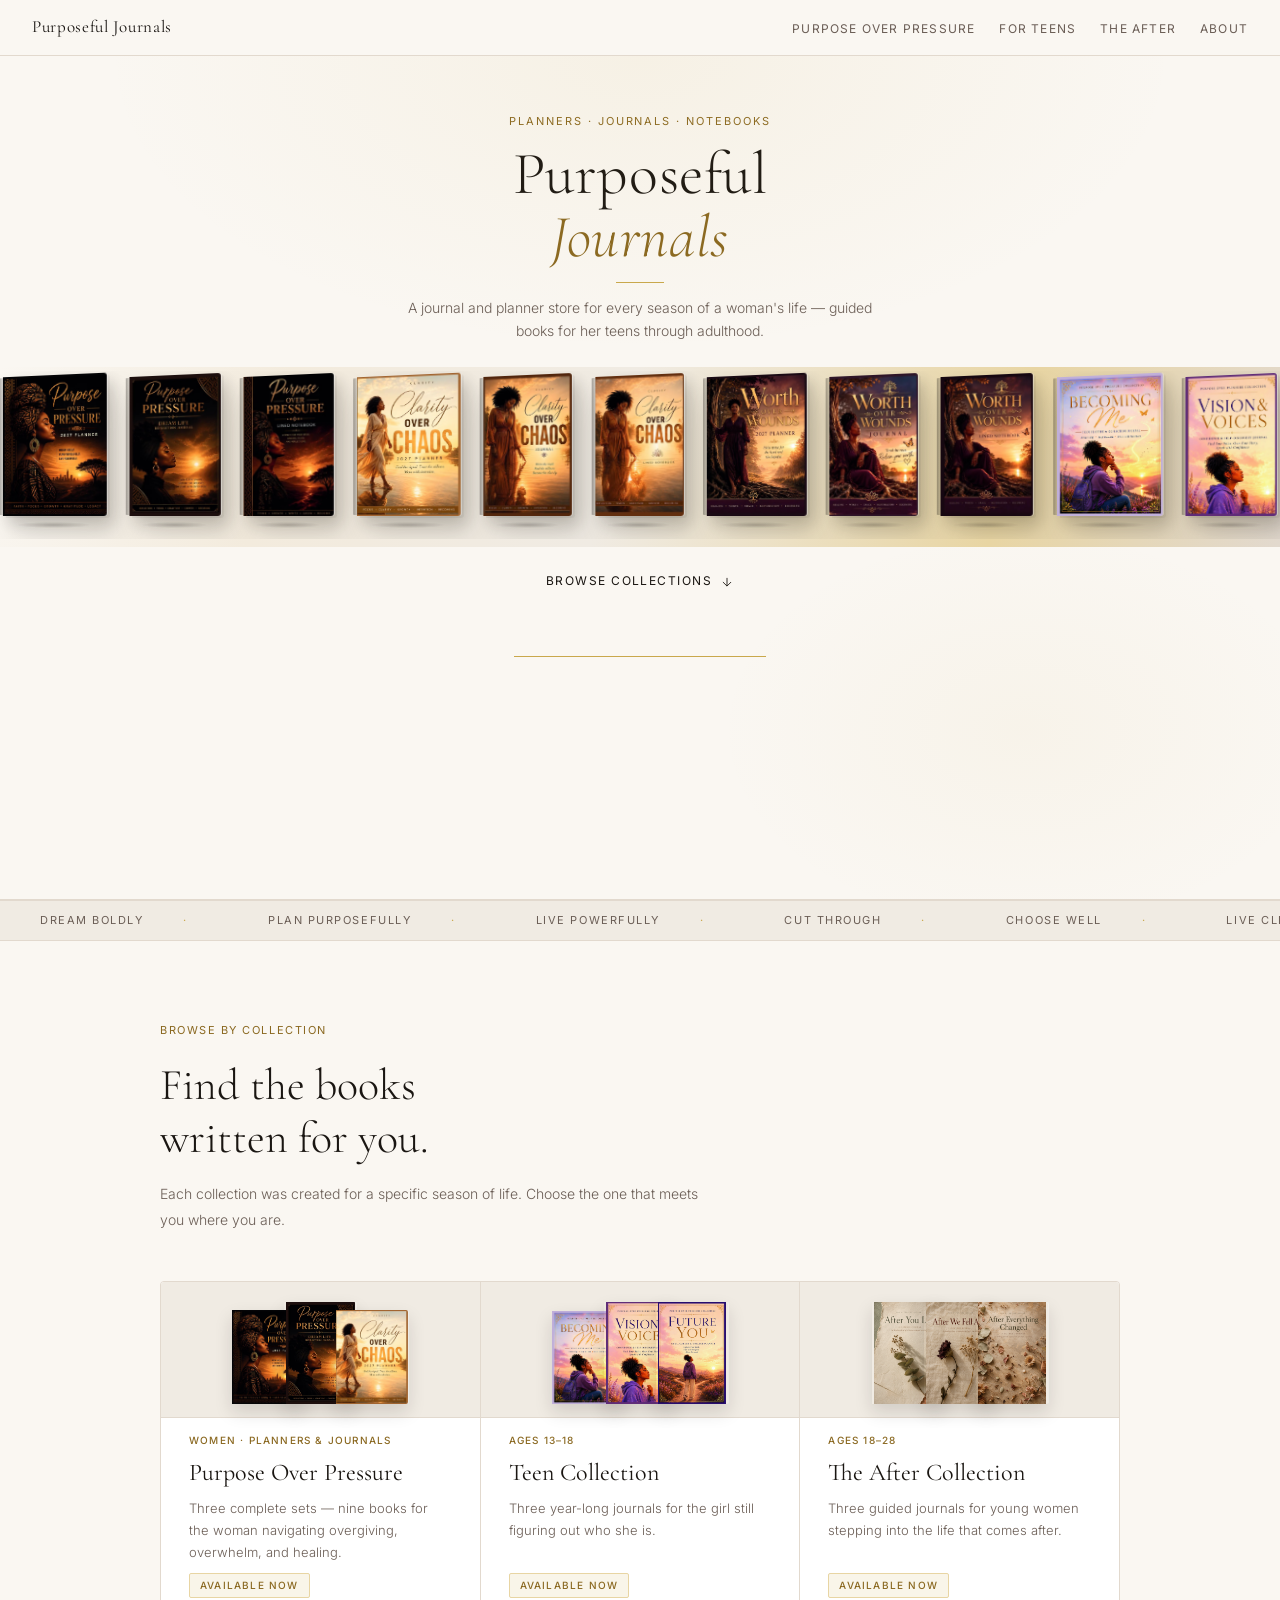
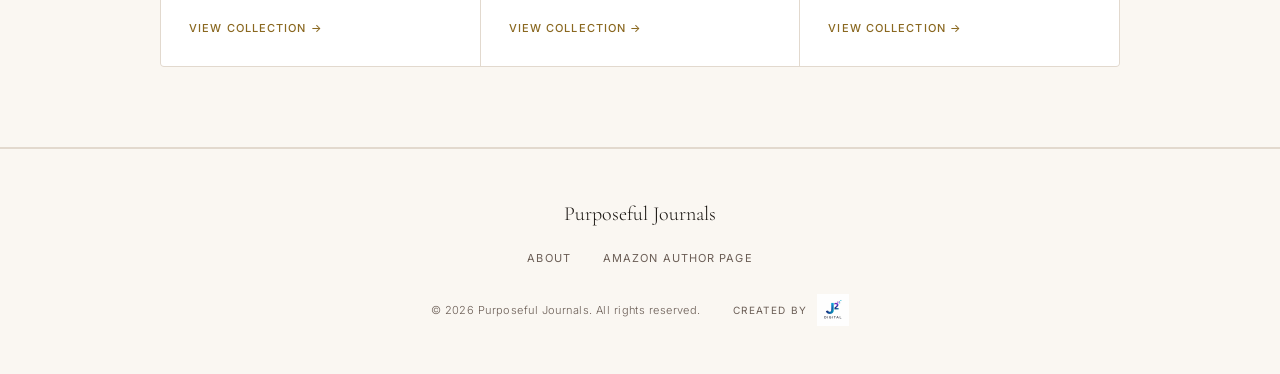
==== index.html @ 1e57076a "Initial commit: Purposeful Journals site" ====
<!DOCTYPE html>
<html lang="en-US">
<head>
  <meta charset="UTF-8">
  <meta name="viewport" content="width=device-width, initial-scale=1.0">
  <title>Purposeful Journals — Guided Journals &amp; Planners</title>
  <meta name="description" content="Purposeful Journals is a journal and planner store for every season of a woman's life. Browse the Purpose Over Pressure, Teen, and After collections.">
  <link rel="icon" href="favicon.svg" type="image/svg+xml">
  <meta property="og:type" content="website">
  <meta property="og:title" content="Purposeful Journals — Guided Journals &amp; Planners">
  <meta property="og:description" content="Guided journals and planners for every season of a woman's life — from her teens through adulthood.">
  <meta property="og:image" content="assets/og-image.png">
  <meta property="og:image:width" content="1200">
  <meta property="og:image:height" content="630">
  <meta name="twitter:card" content="summary_large_image">
  <meta name="twitter:title" content="Purposeful Journals — Guided Journals &amp; Planners">
  <meta name="twitter:description" content="Guided journals and planners for every season of a woman's life — from her teens through adulthood.">
  <meta name="twitter:image" content="assets/og-image.png">
  <link rel="preconnect" href="https://fonts.googleapis.com">
  <link rel="preconnect" href="https://fonts.gstatic.com" crossorigin>
  <link href="https://fonts.googleapis.com/css2?family=Cormorant+Garamond:ital,wght@0,300;0,400;0,500;1,300;1,400&family=Inter:wght@300;400;500&display=swap" rel="stylesheet">
  <link rel="stylesheet" href="css/styles.css">
</head>
<body>

<!-- ─── NAVIGATION ─── -->
<nav id="site-nav">
  <a href="index.html" class="nav-logo">Purposeful Journals</a>
  <button type="button" class="nav-toggle" aria-expanded="false" aria-controls="nav-menu" aria-label="Open menu">
    <span class="nav-toggle-bar" aria-hidden="true"></span>
    <span class="nav-toggle-bar" aria-hidden="true"></span>
    <span class="nav-toggle-bar" aria-hidden="true"></span>
  </button>
  <ul class="nav-links" id="nav-menu">
    <li><a href="purpose-over-pressure.html">Purpose Over Pressure</a></li>
    <li><a href="teens.html">For Teens</a></li>
    <li><a href="after.html">The After</a></li>
    <li><a href="about.html">About</a></li>
  </ul>
</nav>

<!-- ─── HERO ─── -->
<header class="hero">
  <div class="hero-top">
    <p class="hero-eyebrow">Planners · Journals · Notebooks</p>
    <h1 class="hero-title">Purposeful<br><em>Journals</em></h1>
    <div class="hero-rule"></div>
    <p class="hero-sub">A journal and planner store for every season of a woman's life — guided books for her teens through adulthood.</p>
  </div>

  <div class="book-showcase-banner book-showcase-banner--hero" id="showcase" aria-label="Our journals and planners">
    <div class="book-showcase-marquee">
      <div class="book-showcase-track">
      <a href="purpose-over-pressure.html#set-pop" class="book-showcase-item" title="Purpose Over Pressure 2027">
        <span class="book-showcase-book"><img src="assets/covers/pop  planner cover.jpg" alt="Purpose Over Pressure 2027" loading="eager" width="120" height="180"></span>
      </a>
      <a href="purpose-over-pressure.html#set-pop" class="book-showcase-item" title="Dream Life Reflection Journal">
        <span class="book-showcase-book"><img src="assets/covers/pop journal cover (5).jpg" alt="Dream Life Reflection Journal" loading="lazy" width="120" height="180"></span>
      </a>
      <a href="purpose-over-pressure.html#set-pop" class="book-showcase-item" title="Purpose Over Pressure Notebook">
        <span class="book-showcase-book"><img src="assets/covers/pp lined notebook cover.jpg" alt="Purpose Over Pressure Notebook" loading="lazy" width="120" height="180"></span>
      </a>
      <a href="purpose-over-pressure.html#set-coc" class="book-showcase-item" title="Clarity Over Chaos">
        <span class="book-showcase-book"><img src="assets/covers/clarity over chaos planner cover.jpg" alt="Clarity Over Chaos Planner" loading="lazy" width="120" height="180"></span>
      </a>
      <a href="purpose-over-pressure.html#set-coc" class="book-showcase-item" title="Clarity Over Chaos Journal">
        <span class="book-showcase-book"><img src="assets/covers/coc journal cover.jpg" alt="Clarity Over Chaos Journal" loading="lazy" width="120" height="180"></span>
      </a>
      <a href="purpose-over-pressure.html#set-coc" class="book-showcase-item" title="Clarity Over Chaos Notebook">
        <span class="book-showcase-book"><img src="assets/covers/coc notebook cover.jpg" alt="Clarity Over Chaos Notebook" loading="lazy" width="120" height="180"></span>
      </a>
      <a href="purpose-over-pressure.html#set-wow" class="book-showcase-item" title="Worth Over Wounds">
        <span class="book-showcase-book"><img src="assets/covers/WoW  planner cover.jpg" alt="Worth Over Wounds Planner" loading="lazy" width="120" height="180"></span>
      </a>
      <a href="purpose-over-pressure.html#set-wow" class="book-showcase-item" title="Worth Over Wounds Journal">
        <span class="book-showcase-book"><img src="assets/covers/wow journal cover.jpg" alt="Worth Over Wounds Journal" loading="lazy" width="120" height="180"></span>
      </a>
      <a href="purpose-over-pressure.html#set-wow" class="book-showcase-item" title="Worth Over Wounds Notebook">
        <span class="book-showcase-book"><img src="assets/covers/wow notebook notebook cover.jpg" alt="Worth Over Wounds Notebook" loading="lazy" width="120" height="180"></span>
      </a>
      <a href="teens.html" class="book-showcase-item" title="Becoming Me">
        <span class="book-showcase-book"><img src="assets/covers/Becoming me planner cover.jpg" alt="Becoming Me Journal" loading="lazy" width="120" height="180"></span>
      </a>
      <a href="teens.html" class="book-showcase-item" title="Vision &amp; Voices">
        <span class="book-showcase-book"><img src="assets/covers/vision & voice journal cover.jpg" alt="Vision and Voices Journal" loading="lazy" width="120" height="180"></span>
      </a>
      <a href="teens.html" class="book-showcase-item" title="Future You">
        <span class="book-showcase-book"><img src="assets/covers/future u journal cover.jpg" alt="Future You Journal" loading="lazy" width="120" height="180"></span>
      </a>
      <a href="after.html" class="book-showcase-item" title="After You Left">
        <span class="book-showcase-book"><img src="assets/covers/after you left.png" alt="After You Left Journal" loading="lazy" width="120" height="180"></span>
      </a>
      <a href="after.html" class="book-showcase-item" title="After We Fell Apart">
        <span class="book-showcase-book"><img src="assets/covers/after we fell apart.png" alt="After We Fell Apart Journal" loading="lazy" width="120" height="180"></span>
      </a>
      <a href="after.html" class="book-showcase-item" title="After Everything Changed">
        <span class="book-showcase-book"><img src="assets/covers/after everything changed.png" alt="After Everything Changed Journal" loading="lazy" width="120" height="180"></span>
      </a>
      </div>
    </div>
  </div>

  <a href="#collections" class="hero-cta">
    Browse collections
    <svg viewBox="0 0 24 24" fill="none" stroke="currentColor" stroke-width="1.5" aria-hidden="true">
      <path d="M12 5v14M5 12l7 7 7-7"/>
    </svg>
  </a>
</header>

<!-- ─── MARQUEE ─── -->
<div class="marquee-wrap" aria-hidden="true">
  <div class="marquee-track">
    <span>Dream Boldly</span>
    <span>Plan Purposefully</span>
    <span>Live Powerfully</span>
    <span>Cut Through</span>
    <span>Choose Well</span>
    <span>Live Clearly</span>
    <span>Heal</span>
    <span>Rise</span>
    <span>Reclaim What's Yours</span>
    <span>Dream Boldly</span>
    <span>Plan Purposefully</span>
    <span>Live Powerfully</span>
    <span>Cut Through</span>
    <span>Choose Well</span>
    <span>Live Clearly</span>
    <span>Heal</span>
    <span>Rise</span>
    <span>Reclaim What's Yours</span>
  </div>
</div>

<!-- ─── COLLECTIONS HUB ─── -->
<section class="collections-hub" id="collections">
  <div class="section-inner">
    <div class="collections-hub-intro">
      <p class="intro-label">Browse by collection</p>
      <h2 class="intro-heading">Find the books<br>written for you.</h2>
      <p class="guide-lead">Each collection was created for a specific season of life. Choose the one that meets you where you are.</p>
    </div>
    <div class="collection-nav-grid">
      <a href="purpose-over-pressure.html" class="collection-nav-card">
        <div class="collection-nav-covers" aria-hidden="true">
          <img src="assets/covers/pop  planner cover.jpg" alt="" class="collection-nav-cover" loading="lazy" width="80" height="120">
          <img src="assets/covers/pop journal cover (5).jpg" alt="" class="collection-nav-cover" loading="lazy" width="80" height="120">
          <img src="assets/covers/clarity over chaos planner cover.jpg" alt="" class="collection-nav-cover" loading="lazy" width="80" height="120">
        </div>
        <span class="collection-nav-ages">Women · Planners &amp; journals</span>
        <h3 class="collection-nav-name">Purpose Over Pressure</h3>
        <p class="collection-nav-desc">Three complete sets — nine books for the woman navigating overgiving, overwhelm, and healing.</p>
        <span class="collection-nav-status live">Available now</span>
        <span class="guide-link">View collection <span aria-hidden="true">→</span></span>
      </a>
      <a href="teens.html" class="collection-nav-card">
        <div class="collection-nav-covers" aria-hidden="true">
          <img src="assets/covers/Becoming me planner cover.jpg" alt="" class="collection-nav-cover" loading="lazy" width="80" height="120">
          <img src="assets/covers/vision & voice journal cover.jpg" alt="" class="collection-nav-cover" loading="lazy" width="80" height="120">
          <img src="assets/covers/future u journal cover.jpg" alt="" class="collection-nav-cover" loading="lazy" width="80" height="120">
        </div>
        <span class="collection-nav-ages">Ages 13–18</span>
        <h3 class="collection-nav-name">Teen Collection</h3>
        <p class="collection-nav-desc">Three year-long journals for the girl still figuring out who she is.</p>
        <span class="collection-nav-status live">Available now</span>
        <span class="guide-link">View collection <span aria-hidden="true">→</span></span>
      </a>
      <a href="after.html" class="collection-nav-card">
        <div class="collection-nav-covers" aria-hidden="true">
          <img src="assets/covers/after you left.png" alt="" class="collection-nav-cover" loading="lazy" width="80" height="120">
          <img src="assets/covers/after we fell apart.png" alt="" class="collection-nav-cover" loading="lazy" width="80" height="120">
          <img src="assets/covers/after everything changed.png" alt="" class="collection-nav-cover" loading="lazy" width="80" height="120">
        </div>
        <span class="collection-nav-ages">Ages 18–28</span>
        <h3 class="collection-nav-name">The After Collection</h3>
        <p class="collection-nav-desc">Three guided journals for young women stepping into the life that comes after.</p>
        <span class="collection-nav-status live">Available now</span>
        <span class="guide-link">View collection <span aria-hidden="true">→</span></span>
      </a>
    </div>
  </div>
</section>

<!-- ─── FOOTER ─── -->
<footer>
  <p class="footer-logo">Purposeful Journals</p>
  <ul class="footer-links">
    <li><a href="about.html">About</a></li>
    <li><a href="https://www.amazon.com/author/ceblledawson" target="_blank" rel="noopener noreferrer">Amazon Author Page</a></li>
  </ul>
  <div class="footer-bottom">
    <p class="footer-copy">&copy; <span id="year"></span> Purposeful Journals. All rights reserved.</p>
    <div class="footer-credit">
      <span class="footer-credit-label">Created by</span>
      <img src="assets/j2-logo.jpeg" alt="J2 Digital" class="footer-j2-logo" width="120" height="48" loading="lazy">
    </div>
  </div>
</footer>

<script src="js/script.js"></script>
</body>
</html>
---- css/styles.css ----
*, *::before, *::after { box-sizing: border-box; margin: 0; padding: 0; }

:root {
  --gold: #C9A84C;
  --gold-light: #E8D5A3;
  --gold-dark: #8A6820;
  --ink: #1A1612;
  --ink-mid: #3D3530;
  --ink-soft: #6B5E56;
  --cream: #FAF7F2;
  --cream-mid: #F0EBE3;
  --cream-dark: #E2D9CE;
  --white: #FFFFFF;
  --font-display: 'Cormorant Garamond', Georgia, serif;
  --font-body: 'Inter', system-ui, sans-serif;
  --nav-height: 56px;
  --scroll-gap: 2rem;
  --scroll-offset: calc(var(--nav-height) + var(--scroll-gap));
}

html {
  scroll-behavior: smooth;
  scroll-padding-top: var(--scroll-offset);
}

#collections,
#showcase,
#purpose-over-pressure,
#teens,
#after,
#about,
.set[id] {
  scroll-margin-top: var(--scroll-offset);
}

body {
  font-family: var(--font-body);
  background: var(--cream);
  color: var(--ink);
  font-size: 16px;
  line-height: 1.7;
  -webkit-font-smoothing: antialiased;
}

/* ─── NAV ─── */
nav {
  position: sticky;
  top: 0;
  z-index: 100;
  background: rgba(250, 247, 242, 0.92);
  backdrop-filter: blur(8px);
  border-bottom: 0.5px solid var(--cream-dark);
  padding: 0 2rem;
  height: 56px;
  display: flex;
  align-items: center;
  justify-content: space-between;
}

.nav-logo {
  font-family: var(--font-display);
  font-size: 17px;
  font-weight: 400;
  letter-spacing: 0.04em;
  color: var(--ink);
  text-decoration: none;
  position: relative;
  z-index: 102;
}

.nav-toggle {
  display: none;
  flex-direction: column;
  justify-content: center;
  gap: 5px;
  width: 44px;
  height: 44px;
  margin-right: -0.5rem;
  padding: 0;
  border: none;
  background: transparent;
  cursor: pointer;
  position: relative;
  z-index: 102;
}

.nav-toggle-bar {
  display: block;
  width: 22px;
  height: 1.5px;
  margin: 0 auto;
  background: var(--ink);
  transition: transform 0.25s ease, opacity 0.2s ease;
}

nav.is-open .nav-toggle-bar:nth-child(1) {
  transform: translateY(6.5px) rotate(45deg);
}

nav.is-open .nav-toggle-bar:nth-child(2) {
  opacity: 0;
}

nav.is-open .nav-toggle-bar:nth-child(3) {
  transform: translateY(-6.5px) rotate(-45deg);
}

.nav-links {
  display: flex;
  flex-wrap: wrap;
  justify-content: flex-end;
  gap: 1rem 1.5rem;
  list-style: none;
}

.nav-links a {
  font-size: 12px;
  font-weight: 400;
  letter-spacing: 0.1em;
  text-transform: uppercase;
  color: var(--ink-soft);
  text-decoration: none;
  transition: color 0.2s;
}

.nav-links a:hover { color: var(--ink); }

.nav-links a[aria-current="page"] {
  color: var(--ink);
}

body.nav-open {
  overflow: hidden;
}

.page-top {
  padding-top: 3rem;
}

/* ─── BOOK SHOWCASE ADVERT BANNER ─── */
.book-showcase-banner {
  padding: 1.25rem 0 2rem;
  background: linear-gradient(
    105deg,
    var(--cream) 0%,
    #F3EBDD 22%,
    var(--cream-mid) 48%,
    var(--gold-light) 78%,
    var(--cream-dark) 100%
  );
  border-bottom: 0.5px solid var(--cream-dark);
  overflow: hidden;
}

.book-showcase-marquee {
  overflow: hidden;
  width: 100%;
  mask-image: linear-gradient(
    to right,
    transparent 0%,
    black 6%,
    black 94%,
    transparent 100%
  );
  -webkit-mask-image: linear-gradient(
    to right,
    transparent 0%,
    black 6%,
    black 94%,
    transparent 100%
  );
}

.book-showcase-track {
  display: flex;
  align-items: flex-end;
  gap: clamp(0.5rem, 1.5vw, 1.25rem);
  width: max-content;
  padding: 0.25rem 0 0.5rem;
  animation: book-showcase-scroll 50s linear infinite;
  will-change: transform;
}

.book-showcase-marquee:hover .book-showcase-track,
.book-showcase-marquee:focus-within .book-showcase-track {
  animation-play-state: paused;
}

@keyframes book-showcase-scroll {
  0%   { transform: translateX(0); }
  100% { transform: translateX(-50%); }
}

.book-showcase-banner--hero .book-showcase-marquee {
  mask-image: none;
  -webkit-mask-image: none;
}

.book-showcase-banner--hero .book-showcase-track {
  animation-duration: 45s;
}

.book-showcase-shelf::-webkit-scrollbar {
  display: none;
}

.book-showcase-item {
  flex: 0 0 auto;
  text-decoration: none;
  scroll-snap-align: center;
  padding-bottom: 0.25rem;
}

.book-showcase-book {
  display: block;
  position: relative;
  transform: perspective(900px) rotateY(-16deg);
  transform-origin: center bottom;
  transition: transform 0.35s ease;
}

.book-showcase-item:hover .book-showcase-book,
.book-showcase-item:focus-visible .book-showcase-book {
  transform: perspective(900px) rotateY(-8deg) translateY(-12px);
}

.book-showcase-book img {
  display: block;
  height: clamp(120px, 15vw, 175px);
  width: auto;
  max-width: none;
  border-radius: 0 3px 3px 0;
  box-shadow:
    1px 0 0 rgba(255, 255, 255, 0.4),
    3px 2px 0 rgba(26, 22, 18, 0.06),
    6px 8px 16px rgba(26, 22, 18, 0.18),
    12px 20px 32px rgba(26, 22, 18, 0.12);
}

.book-showcase-book::before {
  content: '';
  position: absolute;
  left: -4px;
  top: 1px;
  bottom: 1px;
  width: 4px;
  background: linear-gradient(to right, rgba(26, 22, 18, 0.35), rgba(26, 22, 18, 0.12));
  border-radius: 1px 0 0 1px;
  transform: skewY(-2deg);
}

.book-showcase-item::after {
  content: '';
  display: block;
  width: 75%;
  height: 6px;
  margin: 6px auto 0;
  background: radial-gradient(ellipse at center, rgba(26, 22, 18, 0.22) 0%, transparent 72%);
  transform: scaleX(0.9);
  transition: transform 0.35s ease, opacity 0.35s ease;
}

.book-showcase-item:hover::after {
  transform: scaleX(1.05);
  opacity: 0.85;
}

.book-showcase-banner--hero {
  width: 100%;
  margin: 0.75rem 0 0;
  padding: 1rem 0 1.25rem;
  position: relative;
  z-index: 1;
  border-bottom: none;
  flex: 1;
  display: flex;
  flex-direction: column;
  justify-content: center;
  min-height: 0;
}

.book-showcase-banner--hero .book-showcase-shelf {
  padding: 0.25rem 1rem 0.5rem;
}

.book-showcase-banner--hero .book-showcase-book img {
  height: clamp(100px, 11vw, 145px);
}

/* ─── HERO ─── */
.hero {
  min-height: calc(100dvh - var(--nav-height));
  min-height: calc(100svh - var(--nav-height));
  display: flex;
  flex-direction: column;
  align-items: stretch;
  justify-content: flex-start;
  text-align: center;
  padding: 1.25rem 0 1.75rem;
  position: relative;
  overflow: hidden;
  gap: 0;
}

.hero-top {
  padding: 0 2rem;
  flex-shrink: 0;
}

.hero::before {
  content: '';
  position: absolute;
  inset: 0;
  background:
    radial-gradient(ellipse 60% 50% at 50% 0%, rgba(201, 168, 76, 0.08) 0%, transparent 70%),
    radial-gradient(ellipse 40% 40% at 80% 80%, rgba(201, 168, 76, 0.05) 0%, transparent 60%);
  pointer-events: none;
}

.hero-eyebrow {
  font-size: 11px;
  font-weight: 400;
  letter-spacing: 0.18em;
  text-transform: uppercase;
  color: var(--gold-dark);
  margin-bottom: 0.75rem;
}

.hero-title {
  font-family: var(--font-display);
  font-size: clamp(2.25rem, 5vw, 3.75rem);
  font-weight: 300;
  line-height: 1.05;
  letter-spacing: 0.01em;
  color: var(--ink);
  margin-bottom: 0;
}

.hero-title em {
  font-style: italic;
  color: var(--gold-dark);
}

.hero-rule {
  width: 48px;
  height: 0.5px;
  background: var(--gold);
  margin: 0.85rem auto;
}

.hero-sub {
  font-size: 14px;
  font-weight: 300;
  color: var(--ink-soft);
  max-width: 480px;
  line-height: 1.65;
  margin: 0 auto;
}

.hero-cta {
  position: relative;
  z-index: 1;
  margin-top: auto;
  flex-shrink: 0;
  padding: 0 2rem;
  align-self: center;
  display: inline-flex;
  align-items: center;
  gap: 8px;
  font-size: 12px;
  font-weight: 400;
  letter-spacing: 0.12em;
  text-transform: uppercase;
  color: var(--ink);
  text-decoration: none;
  border-bottom: 0.5px solid var(--gold);
  padding-bottom: 2px;
  transition: color 0.2s, border-color 0.2s;
}

.hero-cta:hover { color: var(--gold-dark); border-color: var(--gold-dark); }

.hero-cta svg { width: 14px; height: 14px; }

/* ─── MARQUEE ─── */
.marquee-wrap {
  overflow: hidden;
  border-top: 0.5px solid var(--cream-dark);
  border-bottom: 0.5px solid var(--cream-dark);
  padding: 10px 0;
  background: var(--cream-mid);
}

.marquee-track {
  display: flex;
  gap: 0;
  animation: marquee 28s linear infinite;
  white-space: nowrap;
}

.marquee-track span {
  font-size: 11px;
  font-weight: 400;
  letter-spacing: 0.14em;
  text-transform: uppercase;
  color: var(--ink-soft);
  padding: 0 2.5rem;
}

.marquee-track span::after {
  content: '·';
  margin-left: 2.5rem;
  color: var(--gold);
}

@keyframes marquee {
  0%   { transform: translateX(0); }
  100% { transform: translateX(-50%); }
}

/* ─── SECTIONS ─── */
section { padding: 5rem 2rem; }

.section-inner {
  max-width: 960px;
  margin: 0 auto;
}

/* ─── INTRO TYPOGRAPHY ─── */
.intro-label {
  font-size: 11px;
  letter-spacing: 0.14em;
  text-transform: uppercase;
  color: var(--gold-dark);
  margin-bottom: 1.25rem;
}

.intro-heading {
  font-family: var(--font-display);
  font-size: clamp(2rem, 3.5vw, 2.75rem);
  font-weight: 300;
  line-height: 1.2;
  color: var(--ink);
}

.intro-body {
  font-size: 14px;
  font-weight: 300;
  color: var(--ink-soft);
  line-height: 1.85;
}

.intro-body p + p { margin-top: 1rem; }

/* ─── COLLECTIONS HUB ─── */
.collections-hub {
  padding: 5rem 2rem;
  border-bottom: 0.5px solid var(--cream-dark);
}

.collections-hub-intro {
  max-width: 560px;
  margin-bottom: 3rem;
}

.collection-nav-grid {
  display: grid;
  grid-template-columns: repeat(3, 1fr);
  gap: 1px;
  border: 0.5px solid var(--cream-dark);
  background: var(--cream-dark);
  border-radius: 4px;
  overflow: hidden;
}

.collection-nav-card {
  display: flex;
  flex-direction: column;
  gap: 0.6rem;
  padding: 1.75rem;
  background: var(--white);
  text-decoration: none;
  color: inherit;
  transition: background 0.2s;
  min-height: 100%;
  overflow: hidden;
}

.collection-nav-card:hover { background: var(--cream); }

.collection-nav-covers {
  display: flex;
  justify-content: center;
  align-items: flex-end;
  margin: -1.75rem -1.75rem 0.25rem;
  padding: 1.25rem 1rem 0.85rem;
  min-height: 118px;
  background: var(--cream-mid);
  border-bottom: 0.5px solid var(--cream-dark);
}

.collection-nav-cover {
  display: block;
  width: 72px;
  height: auto;
  max-height: 102px;
  object-fit: contain;
  border-radius: 0 2px 2px 0;
  box-shadow:
    1px 0 0 rgba(255, 255, 255, 0.35),
    0 8px 18px rgba(26, 22, 18, 0.14);
  margin-left: -20px;
  transition: transform 0.25s ease;
}

.collection-nav-cover:first-child {
  margin-left: 0;
}

.collection-nav-card:hover .collection-nav-cover:nth-child(1) {
  transform: translateY(-4px) rotate(-2deg);
}

.collection-nav-card:hover .collection-nav-cover:nth-child(2) {
  transform: translateY(-6px);
}

.collection-nav-card:hover .collection-nav-cover:nth-child(3) {
  transform: translateY(-4px) rotate(2deg);
}

.collection-nav-ages {
  font-size: 10px;
  font-weight: 500;
  letter-spacing: 0.12em;
  text-transform: uppercase;
  color: var(--gold-dark);
}

.collection-nav-name {
  font-family: var(--font-display);
  font-size: 1.5rem;
  font-weight: 400;
  color: var(--ink);
  line-height: 1.2;
}

.collection-nav-desc {
  font-size: 13px;
  font-weight: 300;
  color: var(--ink-soft);
  line-height: 1.7;
  flex: 1;
}

.collection-nav-status {
  display: inline-block;
  align-self: flex-start;
  font-size: 10px;
  font-weight: 500;
  letter-spacing: 0.12em;
  text-transform: uppercase;
  padding: 3px 10px;
  border-radius: 2px;
}

.collection-nav-status.live {
  background: rgba(201, 168, 76, 0.12);
  color: var(--gold-dark);
  border: 0.5px solid var(--gold-light);
}

/* ─── COLLECTION BLOCKS ─── */
.collection-block {
  padding: 5rem 2rem;
  border-bottom: 0.5px solid var(--cream-dark);
}

.collection-block-header {
  display: grid;
  grid-template-columns: 1fr 1fr;
  gap: 4rem;
  align-items: start;
  margin-bottom: 3rem;
}

.pop-section .sets {
  padding-top: 0;
}

.pop-section .teen-intro {
  padding: 0 2rem;
  max-width: 960px;
  margin: 0 auto 2rem;
}

.teen-intro {
  display: grid;
  grid-template-columns: 1fr 1fr;
  gap: 4rem;
  align-items: start;
  margin-bottom: 2rem;
}

.guide-lead {
  font-size: 14px;
  font-weight: 300;
  color: var(--ink-soft);
  line-height: 1.85;
  max-width: 560px;
  margin: 1rem 0 2.5rem;
}

.guide-link {
  font-size: 11px;
  font-weight: 500;
  letter-spacing: 0.1em;
  text-transform: uppercase;
  color: var(--gold-dark);
  margin-top: 0.75rem;
}

.product-grid--three {
  grid-template-columns: repeat(3, 1fr);
}

/* ─── AUTHOR ─── */
.author-section {
  background: var(--cream-mid);
  border-top: 0.5px solid var(--cream-dark);
  border-bottom: 0.5px solid var(--cream-dark);
}

.author-inner {
  display: grid;
  grid-template-columns: 1fr 1fr;
  gap: 4rem;
  align-items: start;
}

.author-body {
  font-size: 14px;
  font-weight: 300;
  color: var(--ink-soft);
  line-height: 1.85;
}

.author-body p + p { margin-top: 1rem; }

.author-lead {
  font-family: var(--font-display);
  font-size: 1.35rem;
  font-weight: 400;
  color: var(--ink);
  line-height: 1.4;
}

.author-signoff {
  font-family: var(--font-display);
  font-size: 1.2rem;
  font-style: italic;
  color: var(--gold-dark);
  margin-top: 1.5rem;
}

.author-amazon-links {
  display: flex;
  flex-wrap: wrap;
  align-items: center;
  gap: 0.5rem 0.75rem;
  margin-top: 2rem;
}

.author-amazon-links a {
  font-size: 11px;
  font-weight: 500;
  letter-spacing: 0.1em;
  text-transform: uppercase;
  color: var(--ink);
  text-decoration: none;
  border-bottom: 0.5px solid var(--gold);
  padding-bottom: 2px;
  transition: color 0.2s, border-color 0.2s;
}

.author-amazon-links a:hover {
  color: var(--gold-dark);
  border-color: var(--gold-dark);
}

.author-amazon-divider {
  color: var(--cream-dark);
  font-size: 11px;
}

/* ─── SETS ─── */
.sets {
  padding: 3rem 2rem 5rem;
}

.teen-set,
.set {
  max-width: 960px;
  margin: 0 auto;
}

.sets .set {
  margin-bottom: 5rem;
  padding-bottom: 5rem;
  border-bottom: 0.5px solid var(--cream-dark);
}

.sets .set:last-child {
  border-bottom: none;
  margin-bottom: 0;
  padding-bottom: 0;
}

.teen-set {
  padding-bottom: 0;
  border-bottom: none;
}

.set:first-child { padding-top: 0; }

.set:last-child { border-bottom: none; margin-bottom: 0; }

.set-header {
  display: grid;
  grid-template-columns: auto 1fr;
  gap: 2rem;
  align-items: start;
  margin-bottom: 3rem;
}

.set-number {
  font-family: var(--font-display);
  font-size: 5rem;
  font-weight: 300;
  line-height: 1;
  color: var(--cream-dark);
  letter-spacing: -0.02em;
  user-select: none;
  padding-top: 0.2rem;
}

.set-meta { padding-top: 0.5rem; }

.set-status {
  display: inline-block;
  font-size: 10px;
  font-weight: 500;
  letter-spacing: 0.12em;
  text-transform: uppercase;
  padding: 3px 10px;
  border-radius: 2px;
  margin-bottom: 0.75rem;
}

.set-status.live {
  background: rgba(201, 168, 76, 0.12);
  color: var(--gold-dark);
  border: 0.5px solid var(--gold-light);
}

.set-name {
  font-family: var(--font-display);
  font-size: clamp(1.75rem, 3vw, 2.5rem);
  font-weight: 300;
  line-height: 1.15;
  color: var(--ink);
  margin-bottom: 0.75rem;
}

.set-desc {
  font-size: 14px;
  font-weight: 300;
  color: var(--ink-soft);
  max-width: 520px;
  line-height: 1.85;
}

/* ─── PRODUCT CARDS ─── */
.product-grid {
  display: grid;
  grid-template-columns: repeat(auto-fill, minmax(220px, 1fr));
  gap: 1.5rem;
}

.product-card {
  background: var(--white);
  padding: 1.25rem 1.25rem 1.5rem;
  display: flex;
  flex-direction: column;
  gap: 0.5rem;
  border: 0.5px solid var(--cream-dark);
  border-radius: 4px;
  overflow: hidden;
  transition: background 0.2s, box-shadow 0.35s ease;
}

.product-card:hover {
  background: var(--cream);
  box-shadow: 0 12px 32px rgba(26, 22, 18, 0.08);
}

.product-cover-btn {
  display: flex;
  align-items: center;
  justify-content: center;
  margin: -1.25rem -1.25rem 0.75rem;
  padding: 1.25rem;
  background: var(--cream-mid);
  border: none;
  cursor: zoom-in;
  font: inherit;
  color: inherit;
  text-align: inherit;
  align-self: stretch;
}

.product-cover {
  display: block;
  width: 100%;
  height: auto;
  max-height: 220px;
  object-fit: contain;
  border-radius: 2px;
  box-shadow: 0 8px 24px rgba(26, 22, 18, 0.14);
  transition: transform 0.35s ease, box-shadow 0.35s ease;
}

.product-card:hover .product-cover {
  transform: translateY(-4px) scale(1.02);
  box-shadow: 0 14px 32px rgba(26, 22, 18, 0.2);
}

.product-type {
  font-size: 10px;
  font-weight: 500;
  letter-spacing: 0.12em;
  text-transform: uppercase;
  color: var(--ink-soft);
}

.product-name {
  font-family: var(--font-display);
  font-size: 1.35rem;
  font-weight: 400;
  color: var(--ink);
  line-height: 1.25;
}

.product-tagline {
  font-size: 13px;
  font-weight: 300;
  color: var(--ink-soft);
  line-height: 1.6;
  flex: 1;
}

.product-footer { margin-top: 1rem; }

.amazon-store {
  width: 100%;
}

.amazon-store-select {
  width: 100%;
  height: 38px;
  padding: 0 2rem 0 0.75rem;
  font-family: var(--font-body);
  font-size: 11px;
  font-weight: 500;
  letter-spacing: 0.06em;
  color: var(--ink);
  background: var(--white)
    url("data:image/svg+xml,%3Csvg xmlns='http://www.w3.org/2000/svg' width='12' height='12' viewBox='0 0 24 24' fill='none' stroke='%236B5E56' stroke-width='1.5'%3E%3Cpath d='M6 9l6 6 6-6'/%3E%3C/svg%3E")
    no-repeat right 0.65rem center;
  border: 0.5px solid var(--ink);
  border-radius: 2px;
  cursor: pointer;
  appearance: none;
  transition: border-color 0.2s, background-color 0.2s;
}

.amazon-store-select:hover,
.amazon-store-select:focus {
  border-color: var(--gold-dark);
  outline: none;
  background-color: var(--cream);
}

/* ─── COVER LIGHTBOX ─── */
.lightbox {
  position: fixed;
  inset: 0;
  z-index: 1000;
  display: flex;
  align-items: center;
  justify-content: center;
  padding: 2rem;
}

.lightbox[hidden] { display: none; }

.lightbox-backdrop {
  position: absolute;
  inset: 0;
  background: rgba(26, 22, 18, 0.88);
  cursor: zoom-out;
}

.lightbox-dialog {
  position: relative;
  z-index: 1;
  max-width: min(90vw, 720px);
  max-height: 92vh;
  display: flex;
  flex-direction: column;
  align-items: center;
  gap: 1rem;
  animation: lightbox-in 0.25s ease;
}

.lightbox-image {
  display: block;
  max-width: 100%;
  max-height: calc(92vh - 4rem);
  width: auto;
  height: auto;
  object-fit: contain;
  border-radius: 4px;
  box-shadow: 0 24px 64px rgba(0, 0, 0, 0.45);
}

.lightbox-caption {
  font-family: var(--font-display);
  font-size: 1.1rem;
  font-weight: 300;
  color: var(--cream);
  text-align: center;
  line-height: 1.4;
}

.lightbox-close {
  position: absolute;
  top: -2.5rem;
  right: 0;
  width: 2.25rem;
  height: 2.25rem;
  border: 0.5px solid rgba(250, 247, 242, 0.3);
  border-radius: 50%;
  background: transparent;
  color: var(--cream);
  font-size: 1.5rem;
  line-height: 1;
  cursor: pointer;
  transition: background 0.2s, border-color 0.2s;
}

.lightbox-close:hover {
  background: rgba(250, 247, 242, 0.1);
  border-color: var(--cream);
}

@keyframes lightbox-in {
  from { opacity: 0; transform: scale(0.96); }
  to   { opacity: 1; transform: scale(1); }
}

/* ─── FOOTER ─── */
footer {
  padding: 3rem 2rem;
  border-top: 0.5px solid var(--cream-dark);
  text-align: center;
}

.footer-logo {
  font-family: var(--font-display);
  font-size: 1.25rem;
  font-weight: 300;
  color: var(--ink);
  margin-bottom: 0.75rem;
}

.footer-links {
  display: flex;
  flex-wrap: wrap;
  justify-content: center;
  gap: 1rem 2rem;
  list-style: none;
  margin-bottom: 1.5rem;
}

.footer-links a {
  font-size: 11px;
  font-weight: 400;
  letter-spacing: 0.1em;
  text-transform: uppercase;
  color: var(--ink-soft);
  text-decoration: none;
  transition: color 0.2s;
}

.footer-links a:hover { color: var(--ink); }

.footer-copy {
  font-size: 11px;
  font-weight: 300;
  color: var(--ink-soft);
  letter-spacing: 0.04em;
}

.footer-bottom {
  display: flex;
  flex-wrap: wrap;
  align-items: center;
  justify-content: center;
  gap: 1rem 2rem;
}

.footer-credit {
  display: flex;
  align-items: center;
  gap: 0.6rem;
}

.footer-credit-label {
  font-size: 10px;
  font-weight: 400;
  letter-spacing: 0.14em;
  text-transform: uppercase;
  color: var(--ink-soft);
}

.footer-j2-logo {
  display: block;
  width: auto;
  height: 32px;
  max-width: 110px;
  object-fit: contain;
}

/* ─── MOBILE NAV BACKDROP ─── */
.nav-backdrop {
  position: fixed;
  inset: 0;
  z-index: 99;
  border: none;
  padding: 0;
  margin: 0;
  background: rgba(26, 22, 18, 0.35);
  cursor: pointer;
  opacity: 0;
  visibility: hidden;
  pointer-events: none;
  transition: opacity 0.3s ease, visibility 0.3s ease;
}

.nav-backdrop.is-visible {
  opacity: 1;
  visibility: visible;
  pointer-events: auto;
}

/* ─── RESPONSIVE ─── */
@media (max-width: 700px) {
  nav {
    padding: 0 1.25rem;
    height: 56px;
    backdrop-filter: none;
    background: rgba(250, 247, 242, 0.98);
  }

  .nav-toggle {
    display: flex;
  }

  .nav-links {
    position: fixed;
    top: 56px;
    right: 0;
    width: min(17.5rem, 84vw);
    height: auto;
    flex-direction: column;
    align-items: stretch;
    justify-content: flex-start;
    gap: 0;
    margin: 0;
    padding: 0.75rem 1.5rem 1rem;
    background: var(--cream);
    border-left: 0.5px solid var(--cream-dark);
    border-bottom: 0.5px solid var(--cream-dark);
    box-shadow: -10px 0 36px rgba(26, 22, 18, 0.1);
    transform: translateX(100%);
    transition: transform 0.32s cubic-bezier(0.4, 0, 0.2, 1);
    z-index: 101;
    pointer-events: none;
  }

  nav.is-open .nav-links {
    transform: translateX(0);
    pointer-events: auto;
  }

  .nav-links li {
    border-bottom: 0.5px solid var(--cream-dark);
  }

  .nav-links li:first-child {
    border-top: 0.5px solid var(--cream-dark);
  }

  .nav-links a {
    display: block;
    padding: 0.85rem 0;
    font-size: 12px;
    letter-spacing: 0.12em;
  }

  .nav-links a[aria-current="page"] {
    color: var(--gold-dark);
  }

  .hero {
    padding: 0.65rem 0 1.25rem;
  }

  .hero-top {
    padding: 0 1.25rem;
  }

  .hero-eyebrow {
    margin-bottom: 0.5rem;
    font-size: 10px;
  }

  .hero-title {
    font-size: 2.15rem;
  }

  .hero-rule {
    margin: 0.6rem auto;
  }

  .hero-sub {
    font-size: 13px;
    line-height: 1.55;
    max-width: 20rem;
  }

  .book-showcase-banner--hero {
    margin: 0.35rem 0 0;
    padding: 0.65rem 0 0.35rem;
  }

  .book-showcase-banner--hero .book-showcase-book img {
    height: 92px;
  }

  .book-showcase-marquee {
    mask-image: none;
    -webkit-mask-image: none;
  }

  section, .sets { padding-left: 1.25rem; padding-right: 1.25rem; }

  .collection-block-header,
  .author-inner,
  .teen-intro {
    grid-template-columns: 1fr;
    gap: 2rem;
  }

  .collection-nav-grid { grid-template-columns: 1fr; }

  .collections-hub,
  .collection-block {
    padding-left: 1.25rem;
    padding-right: 1.25rem;
  }

  .set-header {
    grid-template-columns: 1fr;
    gap: 0.5rem;
  }

  .set-number { display: none; }

  .product-grid { grid-template-columns: 1fr; }
}

@media (min-width: 701px) {
  .nav-backdrop {
    display: none;
  }

  .hero {
    min-height: calc(100svh - var(--nav-height));
    justify-content: flex-start;
    gap: 1.5rem;
    padding: clamp(2.5rem, 5vw, 3.5rem) 0 0;
    border-bottom: 0.5px solid var(--cream-dark);
  }

  .book-showcase-banner--hero {
    flex: 0 0 auto;
    margin: 0;
    padding: 0.25rem 0 0.5rem;
  }

  .hero-cta {
    margin-top: 0;
    padding-bottom: clamp(2.5rem, 8vh, 4rem);
  }
}

@media (prefers-reduced-motion: reduce) {
  .marquee-track { animation: none; }
  .book-showcase-track { animation: none; }
  .lightbox-dialog { animation: none; }
  .product-card:hover .product-cover { transform: none; }
  * { transition: none !important; }
}
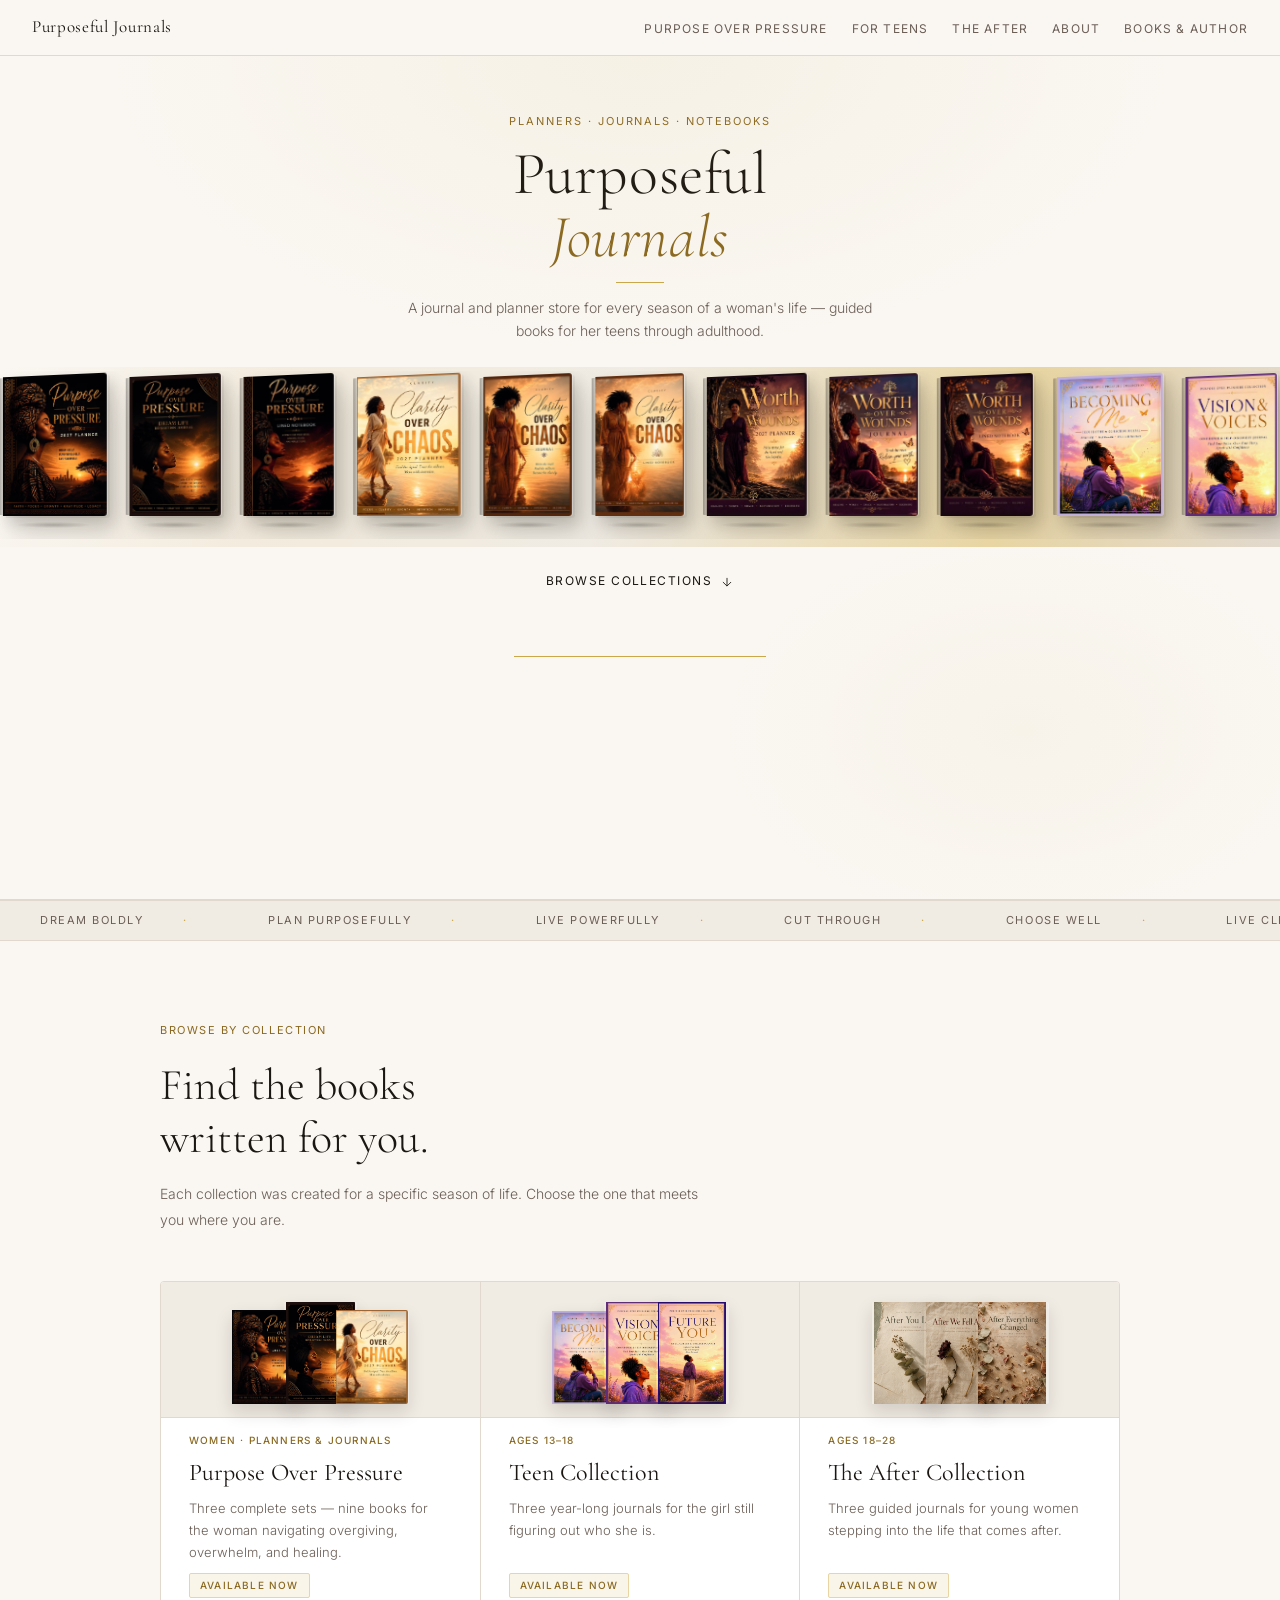
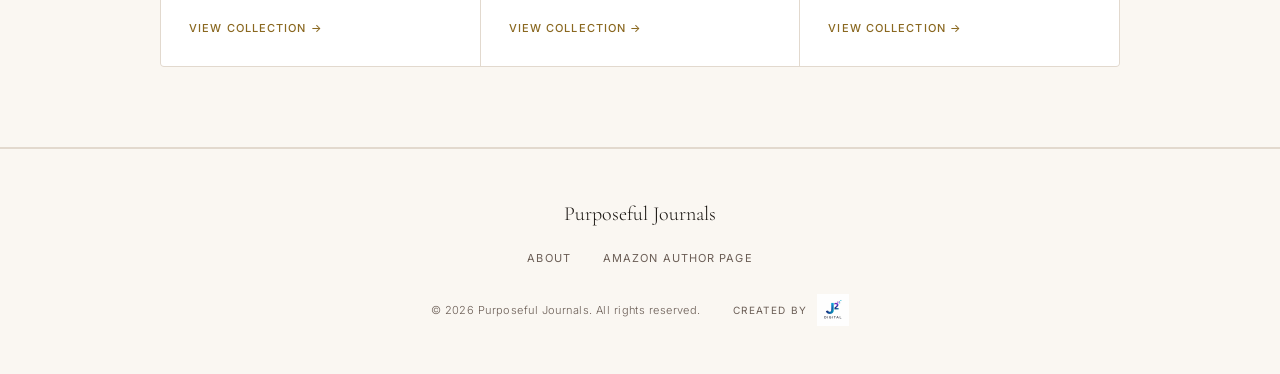
==== commit b9ebd854: "Add Ceblle Dawson author page and featured book" ====
--- a/index.html
+++ b/index.html
@@ -36,6 +36,7 @@
     <li><a href="teens.html">For Teens</a></li>
     <li><a href="after.html">The After</a></li>
     <li><a href="about.html">About</a></li>
+    <li><a href="books-author.html">Books &amp; Author</a></li>
   </ul>
 </nav>
 
--- a/css/styles.css
+++ b/css/styles.css
@@ -632,20 +632,41 @@
 }
 
 .author-inner {
-  display: grid;
-  grid-template-columns: 1fr 1fr;
-  gap: 4rem;
-  align-items: start;
+  max-width: 60rem;
+  margin: 0 auto;
+}
+
+.author-header {
+  margin-bottom: 2rem;
+}
+
+.author-header .intro-heading {
+  margin-bottom: 0;
+}
+
+.author-rule {
+  margin: 1.25rem 0 0;
+}
+
+.author-tagline {
+  font-family: var(--font-display);
+  font-size: clamp(1.1rem, 2vw, 1.35rem);
+  font-style: italic;
+  font-weight: 300;
+  color: var(--gold-dark);
+  margin-top: 0.85rem;
+  line-height: 1.45;
+  max-width: none;
 }
 
 .author-body {
-  font-size: 14px;
+  font-size: 15px;
   font-weight: 300;
   color: var(--ink-soft);
-  line-height: 1.85;
-}
-
-.author-body p + p { margin-top: 1rem; }
+  line-height: 1.75;
+}
+
+.author-body p + p { margin-top: 0.85rem; }
 
 .author-lead {
   font-family: var(--font-display);
@@ -661,6 +682,14 @@
   font-style: italic;
   color: var(--gold-dark);
   margin-top: 1.5rem;
+}
+
+.author-steps {
+  font-family: var(--font-display);
+  font-size: 1.05rem;
+  font-weight: 400;
+  color: var(--ink);
+  line-height: 1.65;
 }
 
 .author-amazon-links {
@@ -795,7 +824,8 @@
   gap: 0.5rem;
   border: 0.5px solid var(--cream-dark);
   border-radius: 4px;
-  overflow: hidden;
+  overflow: visible;
+  position: relative;
   transition: background 0.2s, box-shadow 0.35s ease;
 }
 
@@ -806,6 +836,7 @@
 
 .product-cover-btn {
   display: flex;
+  flex-direction: column;
   align-items: center;
   justify-content: center;
   margin: -1.25rem -1.25rem 0.75rem;
@@ -819,6 +850,17 @@
   align-self: stretch;
 }
 
+.product-cover-btn[data-inside-src]::after {
+  content: 'Click cover to look inside';
+  display: block;
+  margin-top: 0.6rem;
+  font-size: 9px;
+  font-weight: 500;
+  letter-spacing: 0.08em;
+  text-transform: uppercase;
+  color: var(--gold-dark);
+}
+
 .product-cover {
   display: block;
   width: 100%;
@@ -859,36 +901,103 @@
   flex: 1;
 }
 
-.product-footer { margin-top: 1rem; }
+.product-footer {
+  margin-top: 1rem;
+  position: relative;
+  z-index: 2;
+}
 
 .amazon-store {
   width: 100%;
-}
-
-.amazon-store-select {
+  position: relative;
+  z-index: 2;
+}
+
+.amazon-store-picker {
+  position: relative;
+  width: 100%;
+}
+
+.amazon-store-picker > summary {
+  list-style: none;
   width: 100%;
   height: 38px;
   padding: 0 2rem 0 0.75rem;
+  display: flex;
+  align-items: center;
   font-family: var(--font-body);
   font-size: 11px;
   font-weight: 500;
   letter-spacing: 0.06em;
   color: var(--ink);
-  background: var(--white)
-    url("data:image/svg+xml,%3Csvg xmlns='http://www.w3.org/2000/svg' width='12' height='12' viewBox='0 0 24 24' fill='none' stroke='%236B5E56' stroke-width='1.5'%3E%3Cpath d='M6 9l6 6 6-6'/%3E%3C/svg%3E")
-    no-repeat right 0.65rem center;
+  background-color: var(--white);
+  background-image: url("data:image/svg+xml,%3Csvg xmlns='http://www.w3.org/2000/svg' width='12' height='12' viewBox='0 0 24 24' fill='none' stroke='%236B5E56' stroke-width='1.5'%3E%3Cpath d='M6 9l6 6 6-6'/%3E%3C/svg%3E");
+  background-repeat: no-repeat;
+  background-position: right 0.65rem center;
   border: 0.5px solid var(--ink);
   border-radius: 2px;
   cursor: pointer;
-  appearance: none;
+  touch-action: manipulation;
   transition: border-color 0.2s, background-color 0.2s;
-}
-
-.amazon-store-select:hover,
-.amazon-store-select:focus {
+  user-select: none;
+}
+
+.amazon-store-picker > summary::-webkit-details-marker {
+  display: none;
+}
+
+.amazon-store-picker > summary::marker {
+  content: '';
+}
+
+.amazon-store-picker[open] > summary,
+.amazon-store-picker > summary:hover,
+.amazon-store-picker > summary:focus {
   border-color: var(--gold-dark);
   outline: none;
   background-color: var(--cream);
+}
+
+.amazon-store-menu {
+  position: absolute;
+  top: calc(100% + 4px);
+  left: 0;
+  right: 0;
+  z-index: 20;
+  background: var(--white);
+  border: 0.5px solid var(--ink);
+  border-radius: 2px;
+  box-shadow: 0 10px 28px rgba(26, 22, 18, 0.14);
+  max-height: min(240px, 50vh);
+  overflow-y: auto;
+}
+
+.amazon-store-menu ul {
+  list-style: none;
+  margin: 0;
+  padding: 0.35rem 0;
+}
+
+.amazon-store-menu a {
+  display: block;
+  padding: 0.55rem 0.75rem;
+  font-family: var(--font-body);
+  font-size: 11px;
+  font-weight: 400;
+  letter-spacing: 0.04em;
+  color: var(--ink);
+  text-decoration: none;
+  transition: background-color 0.15s;
+}
+
+.amazon-store-menu a:hover,
+.amazon-store-menu a:focus {
+  background: var(--cream);
+  outline: none;
+}
+
+.product-card:has(.amazon-store-picker[open]) {
+  z-index: 5;
 }
 
 /* ─── COVER LIGHTBOX ─── */
@@ -914,7 +1023,7 @@
 .lightbox-dialog {
   position: relative;
   z-index: 1;
-  max-width: min(90vw, 720px);
+  max-width: min(95vw, 1100px);
   max-height: 92vh;
   display: flex;
   flex-direction: column;
@@ -1167,7 +1276,6 @@
   section, .sets { padding-left: 1.25rem; padding-right: 1.25rem; }
 
   .collection-block-header,
-  .author-inner,
   .teen-intro {
     grid-template-columns: 1fr;
     gap: 2rem;
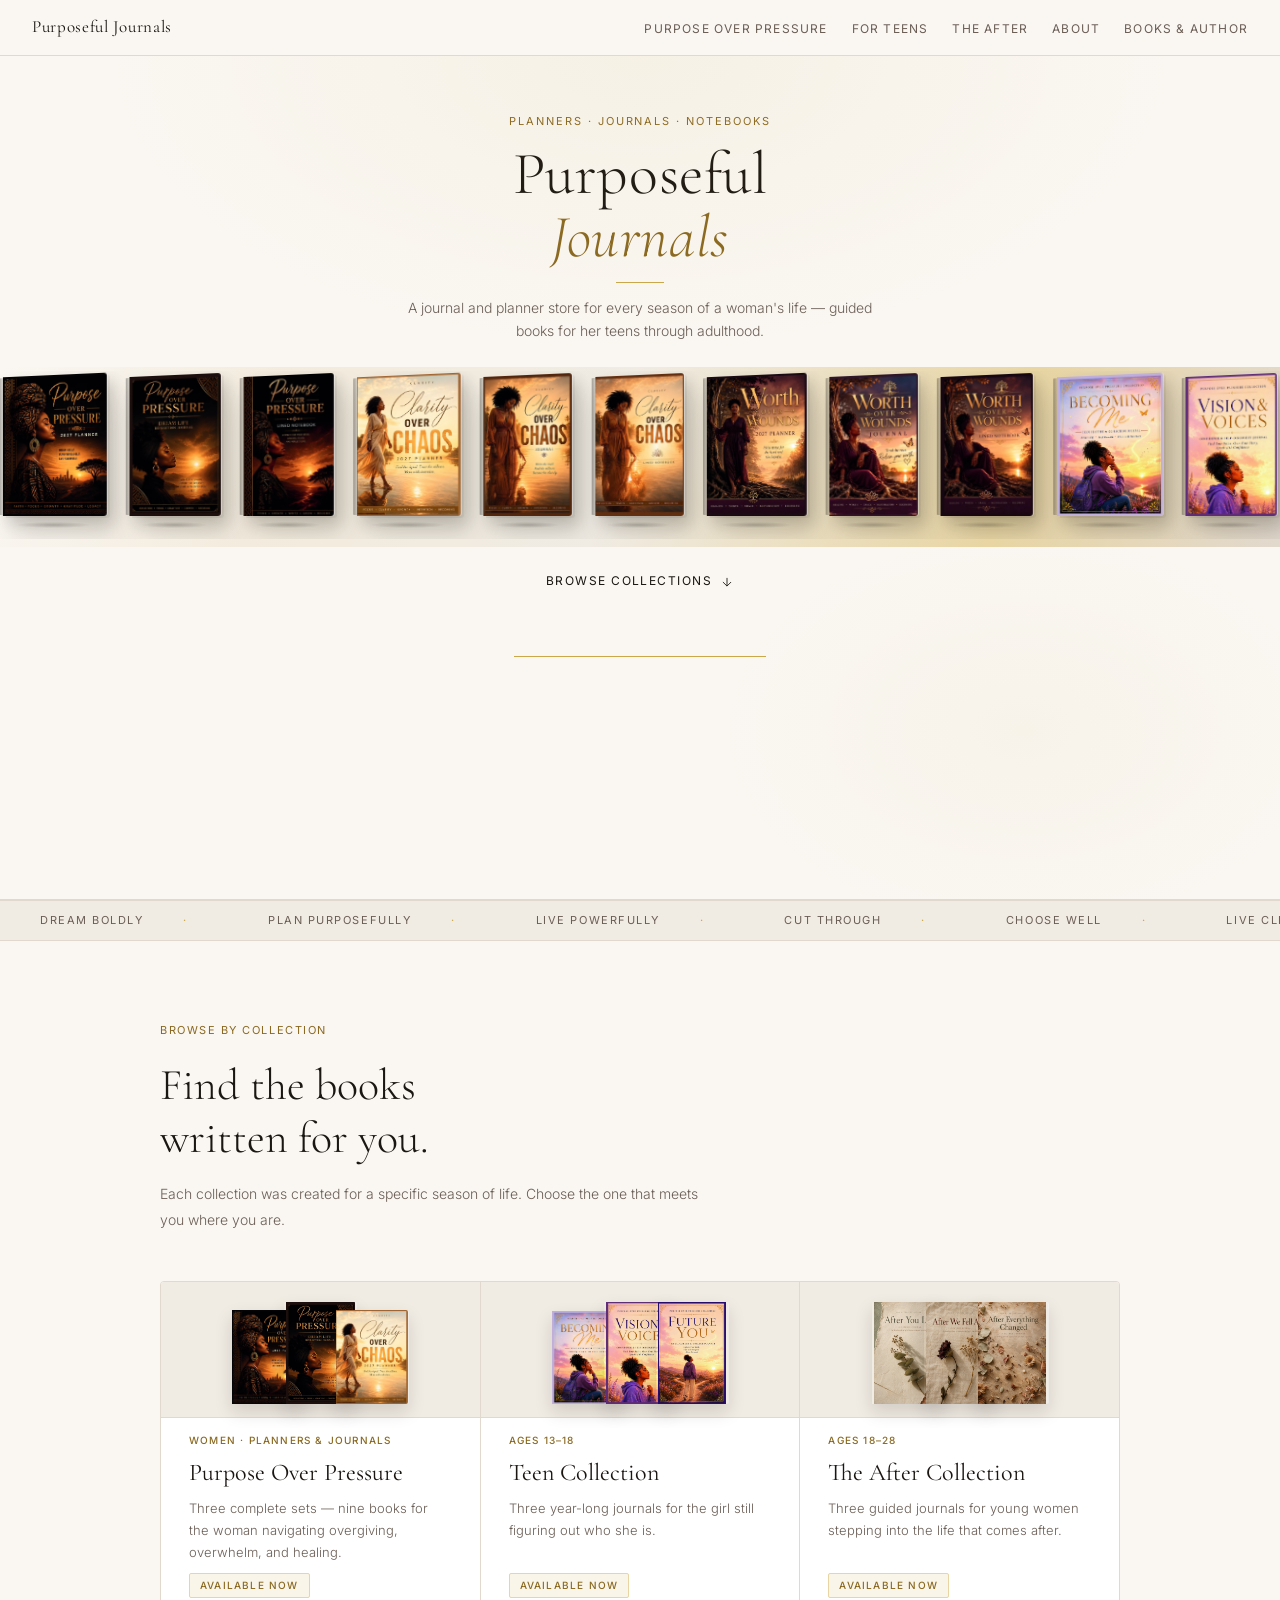
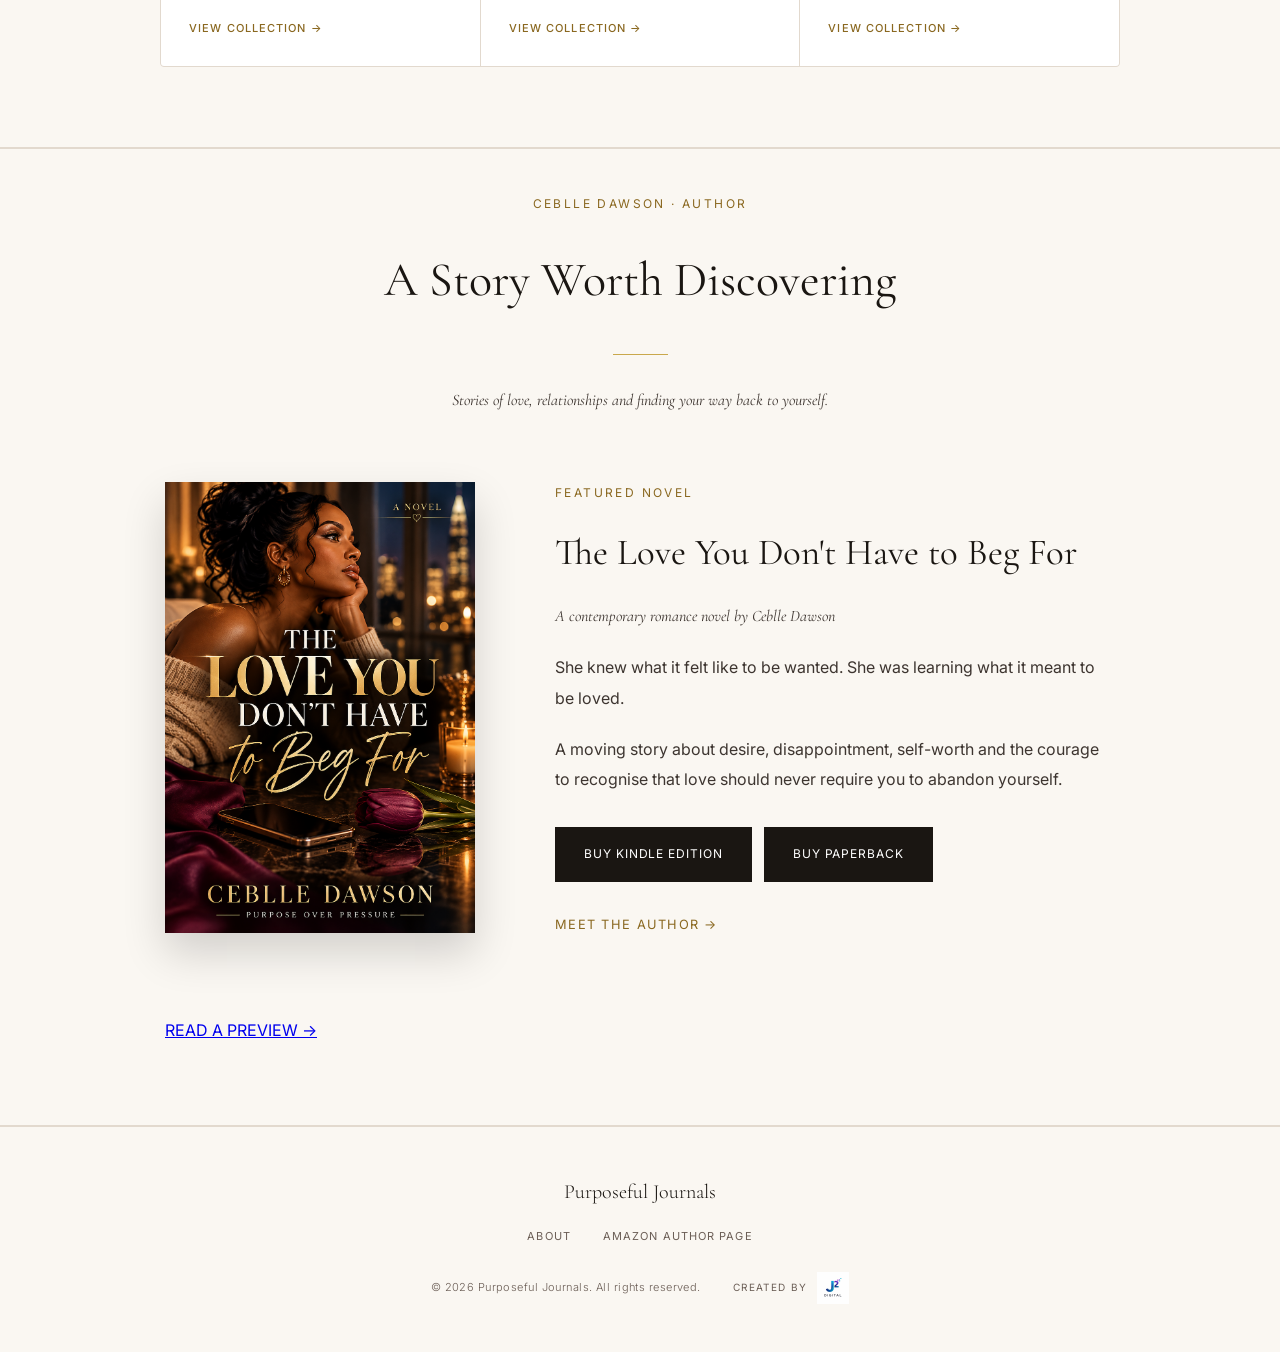
==== commit 6998c135: "Complete premium book preview and mobile website refinements" ====
--- a/index.html
+++ b/index.html
@@ -182,6 +182,73 @@
   </div>
 </section>
 
+
+<!-- FEATURED AUTHOR BOOK -->
+<section class="featured-author-book">
+  <div class="featured-author-inner">
+
+    <div class="featured-author-heading">
+      <span>CEBLLE DAWSON · AUTHOR</span>
+      <h2>A Story Worth Discovering</h2>
+      <div class="gold-divider"></div>
+      <p>Stories of love, relationships and finding your way back to yourself.</p>
+    </div>
+
+    <div class="featured-book-content">
+
+      <div class="featured-book-cover">
+        <img
+          src="assets/covers/The_Love_You_Dont_Have_to_Beg_For front cover.png"
+          alt="The Love You Don't Have to Beg For by Ceblle Dawson">
+      </div>
+
+      <div class="featured-book-details">
+        <span class="book-label">FEATURED NOVEL</span>
+
+        <h3>The Love You Don't Have to Beg For</h3>
+
+        <p class="book-subtitle">
+          A contemporary romance novel by Ceblle Dawson
+        </p>
+
+        <p>
+          She knew what it felt like to be wanted.
+          She was learning what it meant to be loved.
+        </p>
+
+        <p>
+          A moving story about desire, disappointment,
+          self-worth and the courage to recognise that
+          love should never require you to abandon yourself.
+        </p>
+
+        <div class="amazon-book-links">
+          <a href="https://amzn.eu/d/02Kr270i"
+             class="featured-book-button"
+             target="_blank" rel="noopener noreferrer">
+            BUY KINDLE EDITION
+          </a>
+
+          <a href="https://amzn.eu/d/0617toXT"
+             class="featured-book-button"
+             target="_blank" rel="noopener noreferrer">
+            BUY PAPERBACK
+          </a>
+        </div>
+
+        <a href="books-author.html" class="author-link">
+          MEET THE AUTHOR →
+        </a>
+
+      </div>
+      <a href="book-preview.html" class="author-link">
+        READ A PREVIEW →
+    </a>
+    </div>
+  </div>
+</section>
+
+
 <!-- ─── FOOTER ─── -->
 <footer>
   <p class="footer-logo">Purposeful Journals</p>
--- a/css/styles.css
+++ b/css/styles.css
@@ -1179,7 +1179,7 @@
     padding: 0 1.25rem;
     height: 56px;
     backdrop-filter: none;
-    background: rgba(250, 247, 242, 0.98);
+    background: #FAF7F2;;
   }
 
   .nav-toggle {
@@ -1331,3 +1331,934 @@
   .product-card:hover .product-cover { transform: none; }
   * { transition: none !important; }
 }
+
+/* =================================
+   FEATURED AUTHOR BOOK
+   PURPOSEFUL JOURNALS
+================================= */
+
+.featured-author-book {
+  background: var(--cream);
+  padding: 2.5rem 2rem 5rem;
+  border-top: 1px solid #e2d9ce;
+  border-bottom: 1px solid #e2d9ce;
+}
+
+.featured-author-inner {
+  max-width: 1100px;
+  margin: 0 auto;
+}
+
+.featured-author-heading {
+  text-align: center;
+  margin-bottom: 4rem;
+}
+
+.featured-author-heading span {
+  color: var(--gold-dark);
+  font-size: 0.75rem;
+  letter-spacing: 0.2em;
+}
+
+.featured-author-heading h2 {
+  font-family: var(--font-display);
+  font-size: clamp(2rem, 4vw, 3rem);
+  font-weight: 400;
+  color: var(--ink);
+  margin: 1.5rem 0;
+}
+
+.featured-author-heading p {
+  font-family: var(--font-display);
+  font-style: italic;
+  color: var(--ink-mid);
+  margin-top: 1.5rem;
+}
+
+.featured-author-heading .gold-divider {
+  width: 55px;
+  height: 1px;
+  background: var(--gold);
+  margin: 2rem auto;
+}
+
+.featured-book-content {
+  display: grid;
+  grid-template-columns: 310px 1fr;
+  align-items: center;
+  gap: 5rem;
+  max-width: 950px;
+  margin: 0 auto;
+}
+
+.featured-book-cover {
+  text-align: center;
+}
+
+.featured-book-cover img {
+  width: 100%;
+  max-width: 310px;
+  max-height: 460px;
+  object-fit: contain;
+  display: block;
+  margin: 0 auto;
+  box-shadow: 0 20px 40px rgba(0,0,0,0.16);
+}
+
+.featured-book-details {
+  text-align: left;
+}
+
+.book-label {
+  color: var(--gold-dark);
+  font-size: 0.75rem;
+  letter-spacing: 0.2em;
+}
+
+.featured-book-details h3 {
+  font-family: var(--font-display);
+  font-size: 2.3rem;
+  font-weight: 400;
+  line-height: 1.3;
+  color: var(--ink);
+  margin: 1.5rem 0;
+}
+
+.book-subtitle {
+  font-family: var(--font-display);
+  font-style: italic;
+  color: var(--gold-dark);
+  margin-bottom: 1.5rem;
+}
+
+.featured-book-details p {
+  color: var(--ink-mid);
+  line-height: 1.9;
+  margin-bottom: 1.3rem;
+}
+
+.amazon-book-links {
+  display: flex;
+  flex-wrap: wrap;
+  gap: 0.75rem;
+  margin-top: 2rem;
+}
+
+.amazon-book-links .featured-book-button {
+  display: inline-flex;
+  justify-content: center;
+  align-items: center;
+  padding: 1.1rem 1.8rem;
+  background: var(--ink);
+  color: var(--white);
+  text-decoration: none;
+  font-size: 0.75rem;
+  letter-spacing: 0.08em;
+  transition: background 0.3s ease;
+}
+
+.amazon-book-links .featured-book-button:hover {
+  background: var(--gold-dark);
+}
+
+.featured-book-details .author-link {
+  display: inline-block;
+  color: var(--gold-dark);
+  text-decoration: none;
+  font-size: 0.8rem;
+  letter-spacing: 0.1em;
+  margin-top: 2rem;
+}
+
+/* MOBILE LAYOUT */
+
+@media (max-width: 700px) {
+  .featured-author-book {
+      padding: 2rem 1.25rem 1.5rem;
+  }
+
+  .featured-author-heading {
+      margin-bottom: 2rem;
+  }
+
+  .featured-book-content {
+      grid-template-columns: 1fr;
+      gap: 1.5rem;
+  }
+/* REDUCE MOBILE AUTHOR TO BOOK SPACING */
+
+.featured-author-book {
+  padding-bottom: 0.5rem;
+}
+
+.featured-author-heading {
+  margin-bottom: 1rem;
+}
+
+.featured-book-content {
+  margin-top: 0;
+  gap: 1rem;
+}
+  .featured-book-cover img {
+      max-width: 240px;
+  }
+
+  .featured-book-details {
+      text-align: center;
+  }
+
+  .featured-book-details h3 {
+      font-size: 1.9rem;
+  }
+
+  .amazon-book-links {
+      justify-content: center;
+  }
+
+  .featured-book-details .author-link {
+      margin-top: 1.5rem;
+  }
+  /* MOBILE FEATURED BOOK BACKGROUND */
+  .featured-book {
+    background-color: var(--cream) !important;
+}
+}
+
+
+/* BOOK PREVIEW PAGE */
+
+.preview-nav {
+  display: flex;
+  justify-content: space-between;
+  align-items: center;
+  padding: 1rem 3rem;
+  border-bottom: 1px solid var(--cream-dark);
+}
+
+.preview-nav a {
+  text-decoration: none;
+  color: var(--ink);
+}
+
+.preview-nav .nav-logo {
+  font-family: var(--font-display);
+  font-size: 1.3rem;
+}
+
+.book-preview-page {
+  max-width: 850px;
+  margin: 0 auto;
+  padding: 5rem 2rem;
+  text-align: center;
+  color: var(--ink);
+}
+
+.preview-label {
+  color: var(--gold-dark);
+  letter-spacing: 0.18em;
+  font-size: 0.75rem;
+  margin-bottom: 1.5rem;
+}
+
+.book-preview-page h1,
+.book-preview-page h2 {
+  font-family: var(--font-display);
+  font-weight: 400;
+}
+
+.book-preview-page h1 {
+  font-size: clamp(2.3rem, 5vw, 3.5rem);
+}
+
+.preview-intro {
+  font-family: var(--font-display);
+  font-style: italic;
+  margin: 1.5rem 0 3rem;
+}
+
+.preview-cover {
+  width: 220px;
+  max-width: 80%;
+  height: auto;
+  box-shadow: 0 20px 40px rgba(0,0,0,0.16);
+}
+
+.preview-divider {
+  width: 55px;
+  height: 1px;
+  background: var(--gold);
+  margin: 4rem auto;
+}
+
+.preview-chapter {
+  text-align: left;
+  line-height: 1.9;
+  font-size: 1.05rem;
+  padding: 3rem 0;
+}
+
+.preview-chapter h2 {
+  font-size: 2rem;
+  margin-bottom: 2rem;
+}
+
+.preview-ending {
+  padding: 4rem 1rem;
+  border-top: 1px solid var(--cream-dark);
+}
+
+.preview-ending {
+  text-align: center;
+  max-width: 760px;
+  margin: 0 auto;
+}
+
+.preview-ending-label {
+  display: block;
+  font-family: var(--font-display);
+  font-size: 0.7rem;
+  letter-spacing: 0.22em;
+  color: var(--gold);
+  text-transform: uppercase;
+  margin-bottom: 1.5rem;
+}
+
+.preview-ending-divider {
+  width: 48px;
+  height: 1px;
+  background: var(--gold);
+  margin: 0 auto 2rem;
+}
+
+.preview-ending h2 {
+  font-family: var(--font-display);
+  font-size: 2rem;
+  font-weight: 400;
+  margin-bottom: 1.5rem;
+}
+
+.preview-ending p {
+  font-size: 1rem;
+  line-height: 1.9;
+  margin-bottom: 1.5rem;
+}
+
+.preview-ending-note {
+  font-family: var(--font-display);
+  font-style: italic;
+  color: var(--gold);
+  margin-top: 2rem;
+  margin-bottom: 1rem;
+}
+
+.preview-button {
+  display: inline-block;
+  background: var(--ink);
+  color:white;
+  text-decoration: none;
+  padding: 1rem 1.5rem;
+  margin: 1rem 0.4rem;
+  font-size: 0.8rem;
+  letter-spacing: 0.08em;
+}
+
+.preview-footer {
+  text-align: center;
+  padding: 2rem;
+  border-top: 1px solid var(--cream-dark);
+  font-family: var(--font-display);
+}
+
+@media (max-width: 600px) {
+  .preview-nav {
+      padding: 1rem;
+  }
+
+  .book-preview-page {
+      padding: 3rem 1.25rem;
+  }
+}
+.preview-quote {
+  border-left: 2px solid var(--gold);
+  padding: 0.8rem 1.5rem;
+  margin: 3rem 0 4rem;
+  font-family: var(--font-display);
+  font-size: 1.2rem;
+  font-style: italic;
+  line-height: 1.9;
+  color: var(--ink-mid);
+}
+
+
+/* PREMIUM BOOK READING EXPERIENCE */
+
+.book-preview-page {
+  background: #FAF7F2;
+  padding: 5rem 1.5rem;
+}
+
+.preview-chapter {
+  max-width: 680px;
+  margin: 0 auto;
+  font-family: Georgia, serif;
+  font-size: 17px;
+  line-height: 2;
+  color: #302B26;
+  letter-spacing: 0.01em;
+}
+
+.preview-chapter h2 {
+  font-family: var(--font-display);
+  font-size: clamp(2rem, 4vw, 2.7rem);
+  font-weight: 400;
+  line-height: 1.3;
+  margin-bottom: 3rem;
+  color: var(--ink);
+}
+
+.preview-chapter p {
+  margin-bottom: 1.5rem;
+}
+
+.preview-quote {
+  border-left: 2px solid var(--gold);
+  padding: 0.7rem 1.5rem;
+  margin: 2.5rem 0;
+  font-family: var(--font-display);
+  font-size: 1.15rem;
+  font-style: italic;
+  line-height: 1.8;
+  color: var(--ink-mid);
+}
+
+.preview-ending {
+  max-width: 680px;
+  margin: 3rem auto 0;
+  padding-top: 2.5rem;
+  border-top: 1px solid #DED5C9;
+  text-align: center;
+}
+/* TARIQ'S MESSAGE */
+
+.preview-message {
+  max-width: 92%;
+  margin: 2rem auto;
+  padding: 1.2rem 1.5rem;
+  border-left: 2px solid var(--gold);
+  background: rgba(165, 138, 85, 0.06);
+  font-family: Georgia, serif;
+  font-size: 0.98em;
+  line-height: 1.9;
+  font-style: italic;
+  color: var(--ink);
+}
+
+.message-signature {
+  display: block;
+  margin-top: 0.8rem;
+  text-align: right;
+  font-style: normal;
+  font-size: 0.9em;
+  letter-spacing: 0.04em;
+}
+/* DANIELLE'S REPLY */
+
+.preview-reply {
+  margin-top: 1.8rem;
+  margin-bottom: 1.8rem;
+}
+
+.preview-reply-text {
+  font-style: italic;
+  color: var(--ink-mid);
+}
+/* MOBILE READING */
+
+@media (max-width: 700px) {
+  .book-preview-page {
+      padding: 3rem 1.25rem;
+  }
+
+  .preview-chapter {
+      font-size: 16px;
+      line-height: 1.9;
+  }
+
+  .preview-chapter h2 {
+      margin-bottom: 2rem;
+  }
+}
+
+/* PREMIUM BOOK READING EXPERIENCE */
+
+.book-preview-page {
+  background: #FAF7F2;
+  padding: 5rem 1.5rem;
+}
+
+.preview-chapter {
+  max-width: 680px;
+  margin: 0 auto;
+  font-family: Georgia, serif;
+  font-size: 17px;
+  line-height: 2;
+  color: #302B26;
+  letter-spacing: 0.01em;
+}
+
+.preview-chapter h2 {
+  font-family: var(--font-display);
+  font-size: clamp(2rem, 4vw, 2.7rem);
+  font-weight: 400;
+  line-height: 1.3;
+  margin-bottom: 3rem;
+  color: var(--ink);
+}
+
+.preview-chapter p {
+  margin-bottom: 1.5rem;
+}
+
+.preview-quote {
+  border-left: 2px solid var(--gold);
+  padding: 0.7rem 1.5rem;
+  margin: 2.5rem 0;
+  font-family: var(--font-display);
+  font-size: 1.15rem;
+  font-style: italic;
+  line-height: 1.8;
+  color: var(--ink-mid);
+}
+
+.preview-ending {
+  max-width: 680px;
+  margin: 4rem auto 0;
+  padding-top: 3rem;
+  border-top: 1px solid #DED5C9;
+  text-align: center;
+}
+
+/* MOBILE READING */
+
+@media (max-width: 700px) {
+  .book-preview-page {
+      padding: 3rem 1.25rem;
+  }
+
+  .preview-chapter {
+      font-size: 16px;
+      line-height: 1.9;
+  }
+
+  .preview-chapter h2 {
+      margin-bottom: 2rem;
+  }
+}
+
+/* REFINED NOVEL TYPOGRAPHY */
+
+.preview-chapter p {
+  margin-bottom: 0.85rem;
+  text-indent: 1.5em;
+}
+
+/* Keep chapter headings and opening paragraphs flush */
+.preview-chapter h2 + p {
+  text-indent: 0;
+}
+
+/* Keep the final quotation elegant */
+.preview-chapter .preview-quote {
+  text-indent: 0;
+  margin: 2rem 0;
+}
+
+.preview-ending {
+  margin-top: 2.5rem;
+  padding-top: 2rem;
+}
+.preview-chapter p {
+  text-align: justify;
+  text-indent: 1.5em;
+  line-height: 1.9;
+  margin-bottom: 1rem;
+}
+
+/* PREMIUM BOOK READING PROGRESS BAR */
+
+.reading-progress-track {
+  position: fixed;
+  top: 0;
+  left: 0;
+  width: 100%;
+  height: 3px;
+  background: #E9E1D5;
+  z-index: 9999;
+}
+
+.reading-progress-fill {
+  width: 0%;
+  height: 100%;
+  background: #B18A42;
+  transition: width 0.1s linear;
+}
+
+/* PREMIUM BOOK PREVIEW ENDING */
+
+.preview-ending {
+  max-width: 740px;
+  margin: 4rem auto;
+  padding: 3rem 1.5rem;
+  text-align: center;
+  border-top: 1px solid #DED4C6;
+}
+
+.preview-ending-label {
+  font-size: 0.7rem;
+  letter-spacing: 0.2em;
+  color: #A47B36;
+}
+
+.preview-ending-divider {
+  width: 48px;
+  height: 1px;
+  background: #B18A42;
+  margin: 1.5rem auto 2rem;
+}
+
+.preview-ending h2 {
+  font-family: Georgia, serif;
+  font-size: 2rem;
+  font-weight: normal;
+  line-height: 1.4;
+  margin-bottom: 1rem;
+}
+
+.preview-ending p {
+  line-height: 1.9;
+  margin-bottom: 1rem;
+}
+
+.preview-ending-note {
+  font-size: 0.95rem;
+}
+
+.preview-ending-buttons {
+  display: flex;
+  justify-content: center;
+  flex-wrap: wrap;
+  gap: 1rem;
+  margin-top: 2rem;
+}
+
+@media (max-width: 600px) {
+  .preview-ending h2 {
+      font-size: 1.6rem;
+  }
+
+  .preview-ending-buttons {
+      flex-direction: column;
+  }
+}
+
+/* =====================================
+   STEP 3 – PROFESSIONAL BOOK EXPERIENCE
+===================================== */
+
+/* Chapter opening */
+.preview-chapter {
+  max-width: 680px;
+  margin: 0 auto;
+  font-family: Georgia, "Times New Roman", serif;
+  font-size: 17px;
+  line-height: 1.9;
+  color: #29231f;
+}
+
+/* Chapter number */
+.preview-chapter .preview-label {
+  font-family: Arial, sans-serif;
+  font-size: 11px;
+  letter-spacing: 3px;
+  text-transform: uppercase;
+  color: #a58a55;
+  margin-bottom: 22px;
+}
+
+/* Chapter title */
+.preview-chapter h2 {
+  font-family: Georgia, "Times New Roman", serif;
+  font-size: clamp(29px, 4vw, 38px);
+  font-weight: normal;
+  line-height: 1.25;
+  color: #211b17;
+  margin: 0 0 38px;
+}
+
+/* Novel paragraph styling */
+.preview-chapter p:not(.preview-label) {
+  font-family: Georgia, "Times New Roman", serif;
+  font-size: 17px;
+  line-height: 1.9;
+  text-align: justify;
+  text-indent: 1.5em;
+  margin: 0 0 0.85em;
+}
+
+/* First paragraph after chapter heading */
+.preview-chapter h2 + p {
+  text-indent: 0;
+}
+
+/* Elegant opening letter */
+.preview-chapter h2 + p::first-letter {
+  font-size: 1.8em;
+  color: #a58a55;
+  line-height: 1;
+}
+
+/* Featured quotation */
+.preview-chapter .preview-quote {
+  text-indent: 0;
+  text-align: left;
+  font-style: italic;
+  margin: 30px 0;
+  padding-left: 22px;
+  border-left: 2px solid #b99a54;
+}
+
+/* =====================================
+   STEP 4 – READING EXPERIENCE
+   READING PROGRESS INDICATOR
+===================================== */
+
+#readingProgress {
+  position: fixed;
+  top: 0;
+  left: 0;
+  height: 3px;
+  width: 0;
+  background: #a58a55;
+  z-index: 9999;
+  transition: width 0.15s ease;
+}
+
+/* =====================================
+   STEP 4B – CHAPTER TRANSITIONS
+===================================== */
+
+/* Space between consecutive chapters */
+.preview-chapter + .preview-chapter {
+  margin-top: 100px;
+  padding-top: 75px;
+  border-top: 1px solid #dfd5c7;
+}
+
+/* Centre the next chapter heading */
+.preview-chapter + .preview-chapter .preview-label {
+  text-align: center;
+  margin-bottom: 25px;
+}
+
+/* Centre the chapter title */
+.preview-chapter + .preview-chapter h2 {
+  text-align: center;
+  margin-bottom: 50px;
+}
+
+/* =====================================
+   STEP 4C – MOBILE READING EXPERIENCE
+===================================== */
+
+@media (max-width: 700px) {
+
+  .preview-chapter {
+      width: auto;
+      max-width: none;
+      margin-left: 22px;
+      margin-right: 22px;
+      font-size: 16px;
+      line-height: 1.85;
+  }
+
+  .preview-chapter h2 {
+      font-size: 29px;
+      line-height: 1.3;
+      margin-bottom: 30px;
+  }
+
+  .preview-chapter p:not(.preview-label) {
+      font-size: 16px;
+      line-height: 1.85;
+      text-align: left;
+      text-indent: 1.2em;
+  }
+
+  .preview-chapter h2 + p {
+      text-indent: 0;
+  }
+
+  .preview-chapter .preview-quote {
+      margin: 25px 0;
+      padding-left: 16px;
+  }
+
+  .preview-chapter + .preview-chapter {
+      margin-top: 65px;
+      padding-top: 50px;
+  }
+}
+
+/* STEP 5A – RETURN TO TOP BUTTON */
+
+#backToTop {
+  position: fixed;
+  bottom: 12px;
+  right: 12px;
+  width: 34px;
+  height: 34px;
+  border: 1px solid #a58a55;
+  border-radius: 50%;
+  background: #211b17;
+  color: #ffffff;
+  font-size: 18px;
+  cursor: pointer;
+  opacity: 0;
+  visibility: hidden;
+  transition: opacity 0.3s ease;
+  z-index: 9999;
+}
+
+#backToTop.visible {
+  opacity: 1;
+  visibility: visible;
+}
+
+#backToTop:hover {
+  background: #a58a55;
+}
+
+@media (max-width: 700px) {
+  #backToTop {
+      bottom: 12px;
+      right: 12px;
+      width: 34px;
+      height: 34px;
+      font-size: 18px;
+  }
+}
+
+/* MOBILE BOOK ENDING REFINEMENT */
+
+@media (max-width: 700px) {
+  .preview-ending {
+      padding: 3rem 1rem;
+  }
+
+  .preview-ending h2 {
+      font-size: 1.65rem;
+  }
+
+  .preview-ending-note {
+      font-size: 1rem;
+      line-height: 1.7;
+      margin-bottom: 1.5rem;
+  }
+
+  .preview-ending-buttons {
+      display: flex;
+      flex-direction: column;
+      align-items: center;
+      gap: 0.75rem;
+  }
+
+  .preview-ending-buttons .preview-button {
+      width: 100%;
+      max-width: 280px;
+      text-align: center;
+      margin: 0;
+      padding: 1rem;
+  }
+}
+
+/* PREMIUM CHAPTER OPENING */
+
+.preview-label {
+  display: block;
+  text-align: center;
+  font-size: 0.7rem;
+  letter-spacing: 0.25em;
+  text-transform: uppercase;
+  color: var(--gold);
+  margin-bottom: 1.5rem;
+}
+
+.preview-chapter h2 {
+  text-align: center;
+  font-family: var(--font-display);
+  font-size: clamp(2rem, 4vw, 2.6rem);
+  font-weight: 400;
+  line-height: 1.3;
+  margin: 0 auto 3rem;
+  max-width: 600px;
+}
+
+.preview-chapter h2 + p {
+  margin-top: 0;
+  text-indent: 0;
+}
+
+@media (max-width: 700px) {
+  .preview-chapter h2 {
+      font-size: 2rem;
+      margin-bottom: 2.5rem;
+  }
+
+  .preview-label {
+      margin-bottom: 1.25rem;
+  }
+}
+.preview-chapter .preview-label {
+  display: block;
+  width: 100%;
+  text-align: center;
+  margin-left: auto;
+  margin-right: auto;
+}
+/* LITERARY SCENE BREAKS */
+
+ 
+  .scene-break {
+    text-align: center;
+    margin: 2.5rem 0;
+    color: var(--gold);
+    letter-spacing: 0.5rem;
+    font-size: 0.85rem;
+}
+
+
+.scene-break span {
+  display: inline-block;
+}
+/* BOOK EXCERPT BUTTON */
+
+.excerpt-link {
+  margin: 2rem 0;
+}
+
+.excerpt-button {
+  display: inline-block;
+  padding: 14px 28px;
+  background: #211b17;
+  color: #ffffff;
+  text-decoration: none;
+  font-size: 0.8rem;
+  letter-spacing: 0.12em;
+  border: 1px solid #a58a55;
+  transition: 0.3s ease;
+}
+
+.excerpt-button:hover {
+  background: #a58a55;
+  color: #ffffff;
+}
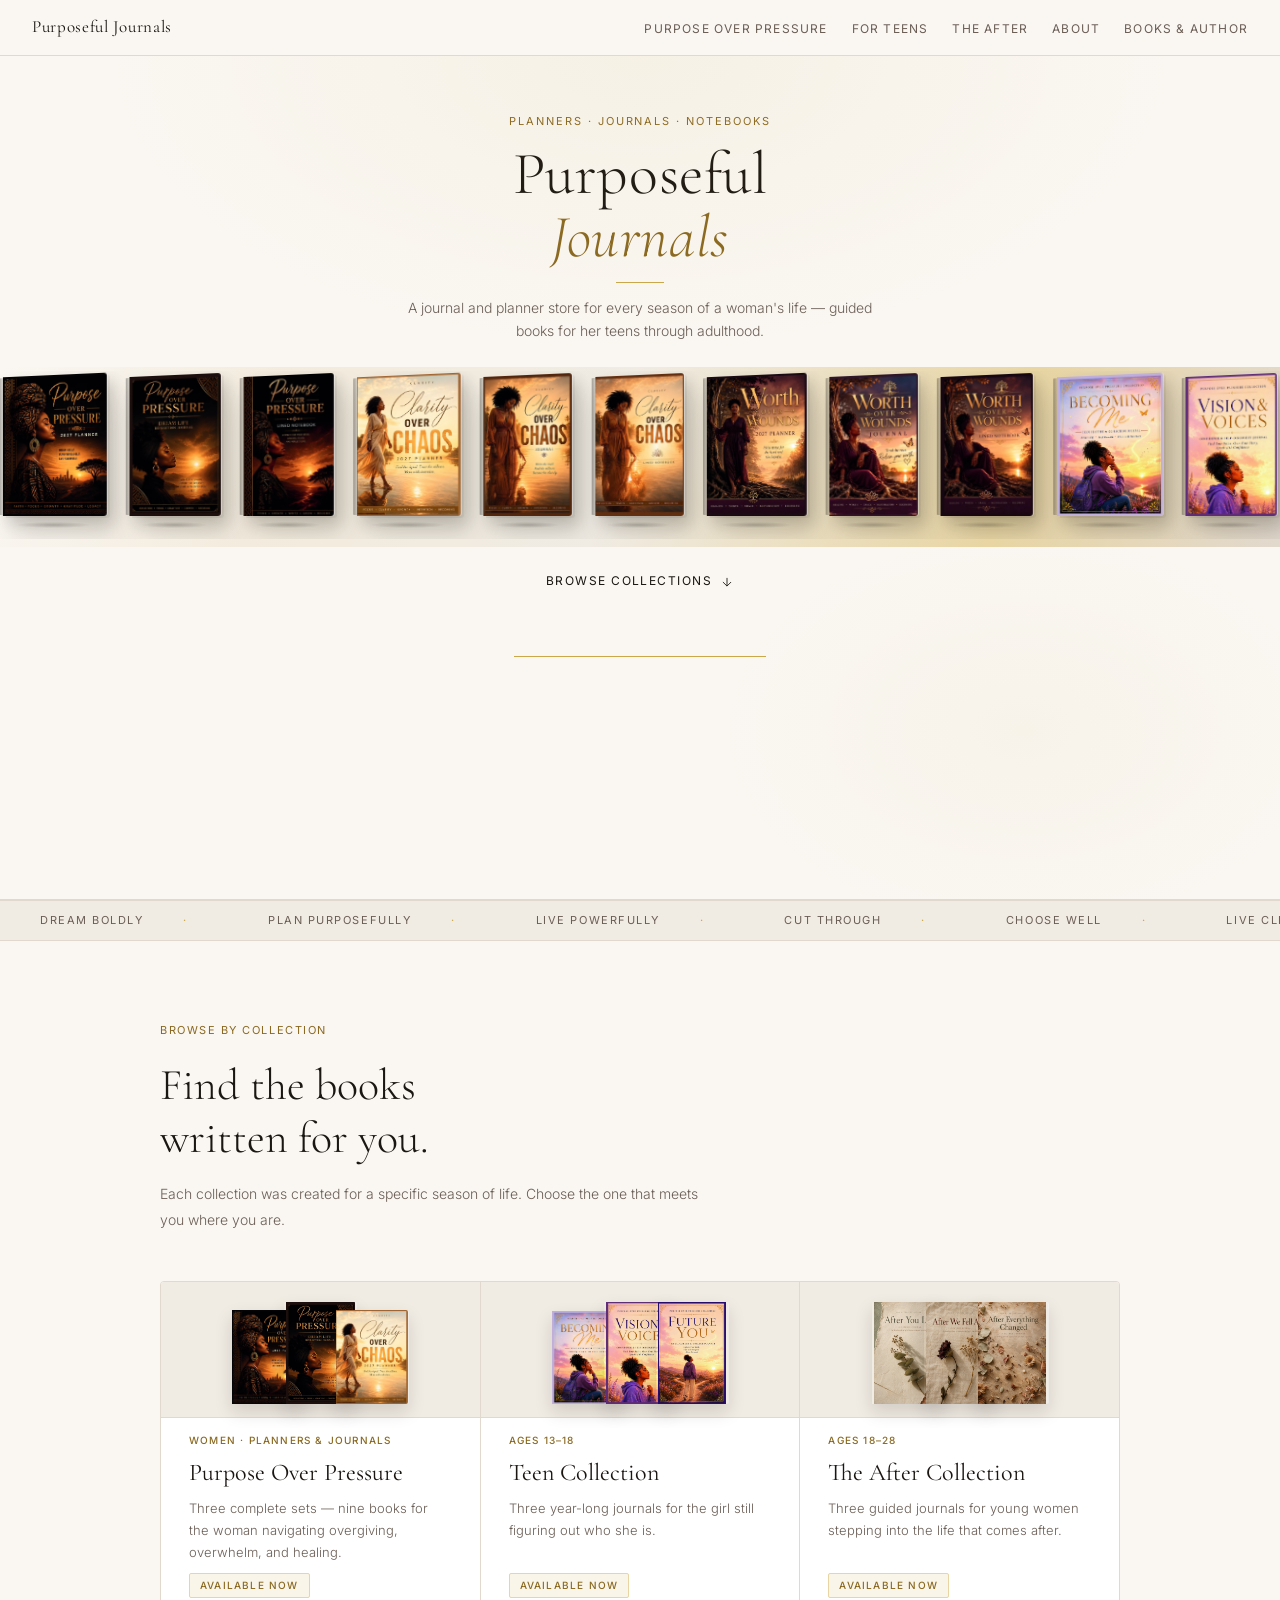
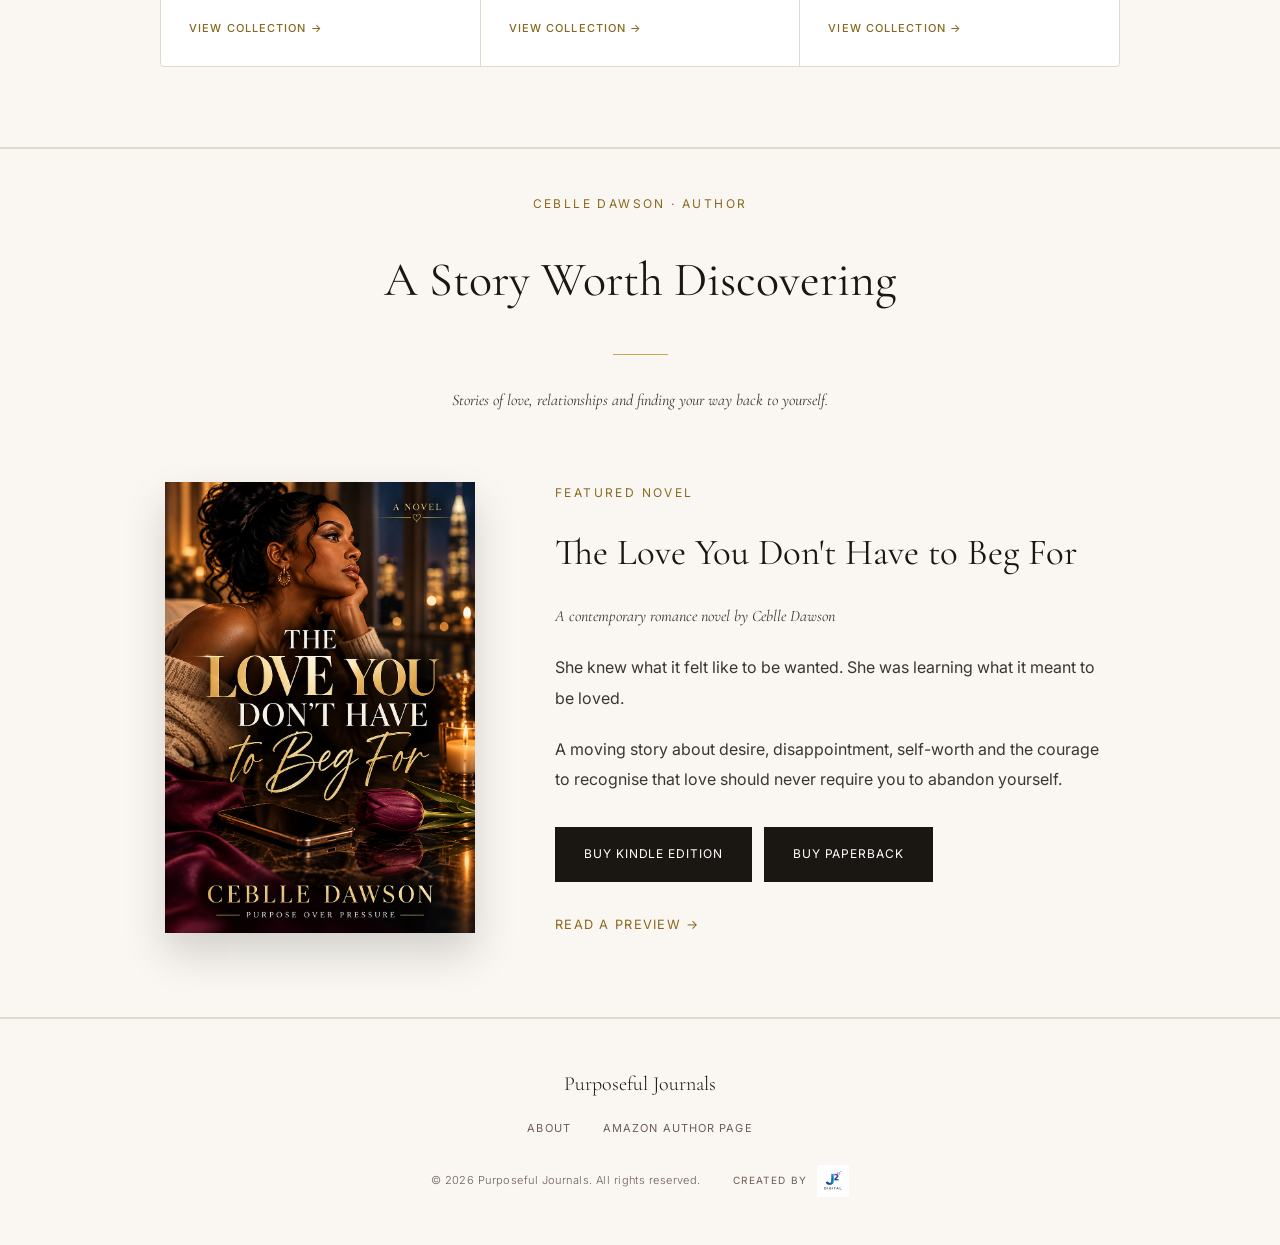
==== commit bc1b7279: "Complete website navigation and mobile refinements" ====
--- a/index.html
+++ b/index.html
@@ -234,16 +234,17 @@
              target="_blank" rel="noopener noreferrer">
             BUY PAPERBACK
           </a>
-        </div>
-
-        <a href="books-author.html" class="author-link">
-          MEET THE AUTHOR →
-        </a>
-
+      
+        </div>
+
+        <div class="featured-book-links">
+          <a href="book-preview.html" class="author-link">
+              READ A PREVIEW →
+          </a>
       </div>
-      <a href="book-preview.html" class="author-link">
-        READ A PREVIEW →
-    </a>
+
+    
+      
     </div>
   </div>
 </section>
--- a/css/styles.css
+++ b/css/styles.css
@@ -1159,7 +1159,7 @@
   border: none;
   padding: 0;
   margin: 0;
-  background: rgba(26, 22, 18, 0.35);
+  background: rgba(26, 22, 18, 0.20);
   cursor: pointer;
   opacity: 0;
   visibility: hidden;
@@ -1190,7 +1190,7 @@
     position: fixed;
     top: 56px;
     right: 0;
-    width: min(17.5rem, 84vw);
+    width: min(20rem, 88vw);
     height: auto;
     flex-direction: column;
     align-items: stretch;
@@ -1521,6 +1521,7 @@
   /* MOBILE FEATURED BOOK BACKGROUND */
   .featured-book {
     background-color: var(--cream) !important;
+    padding-top: 0.5rem;
 }
 }
 
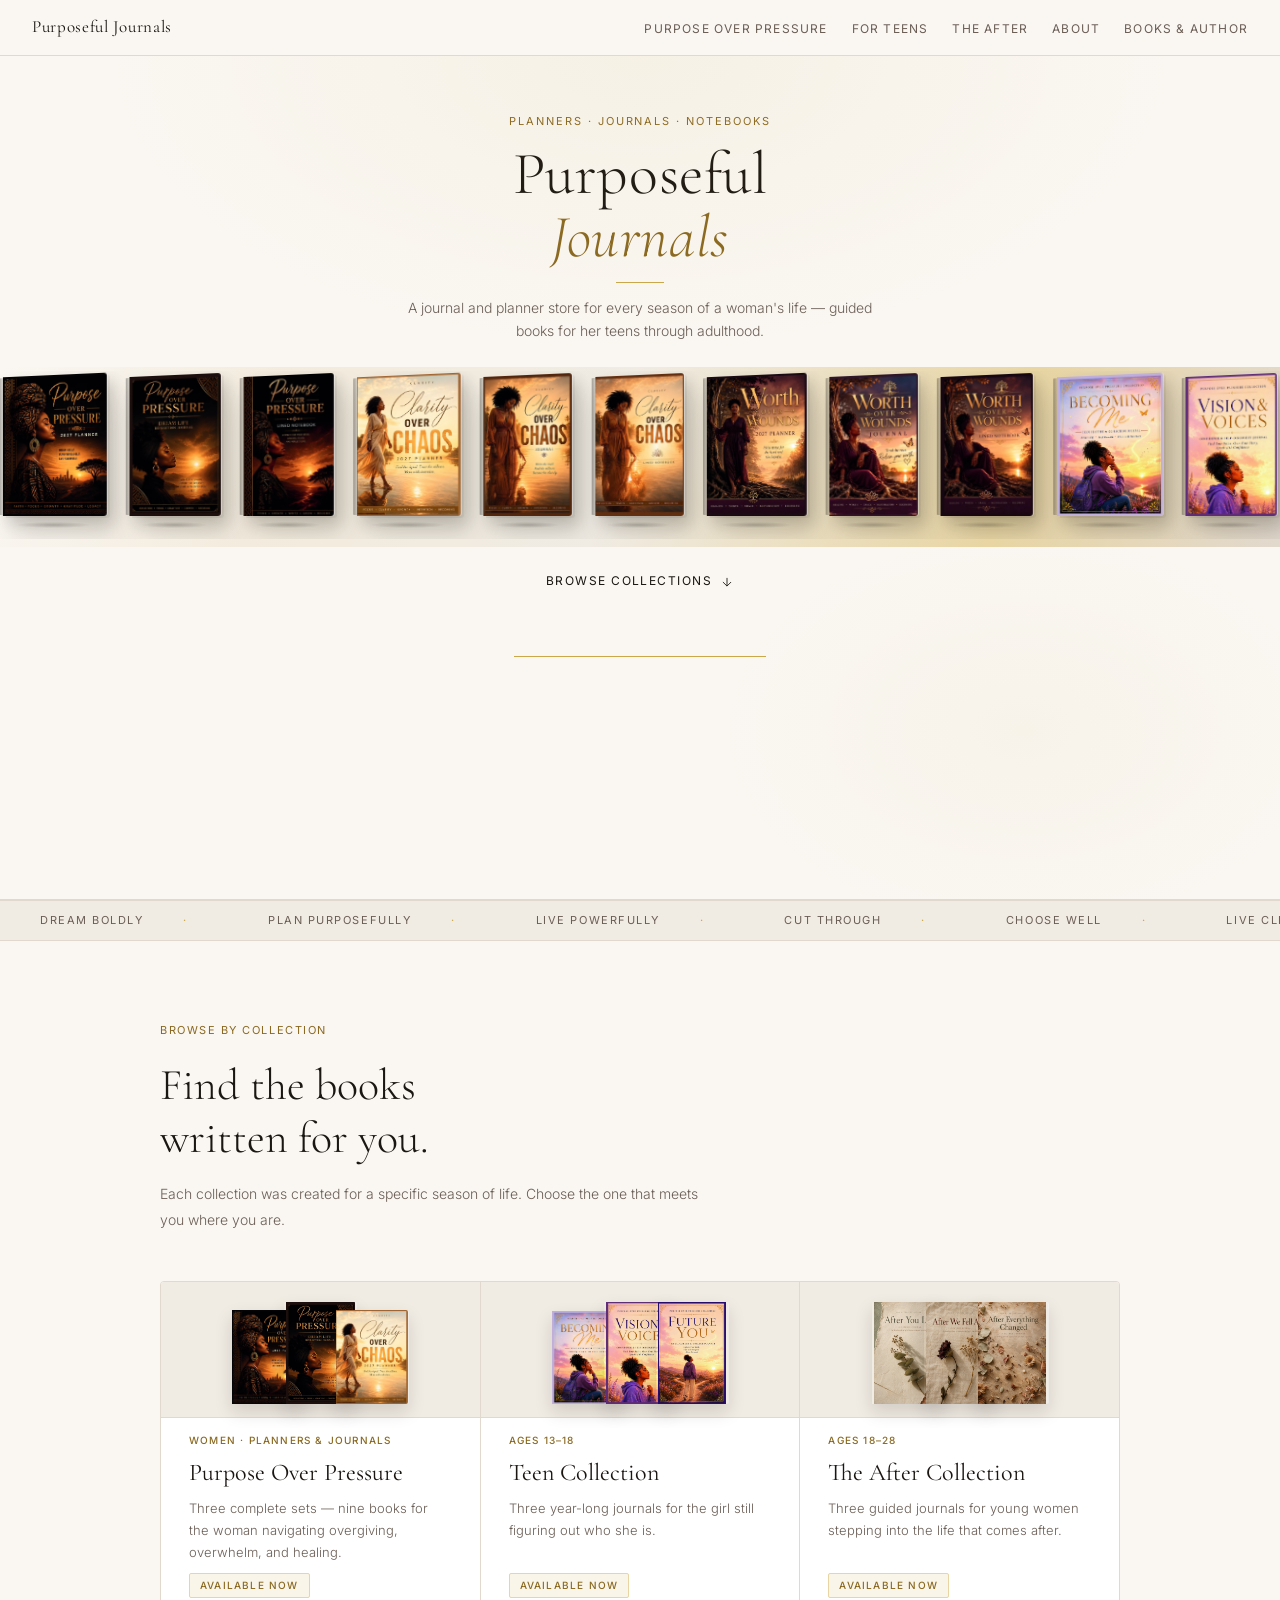
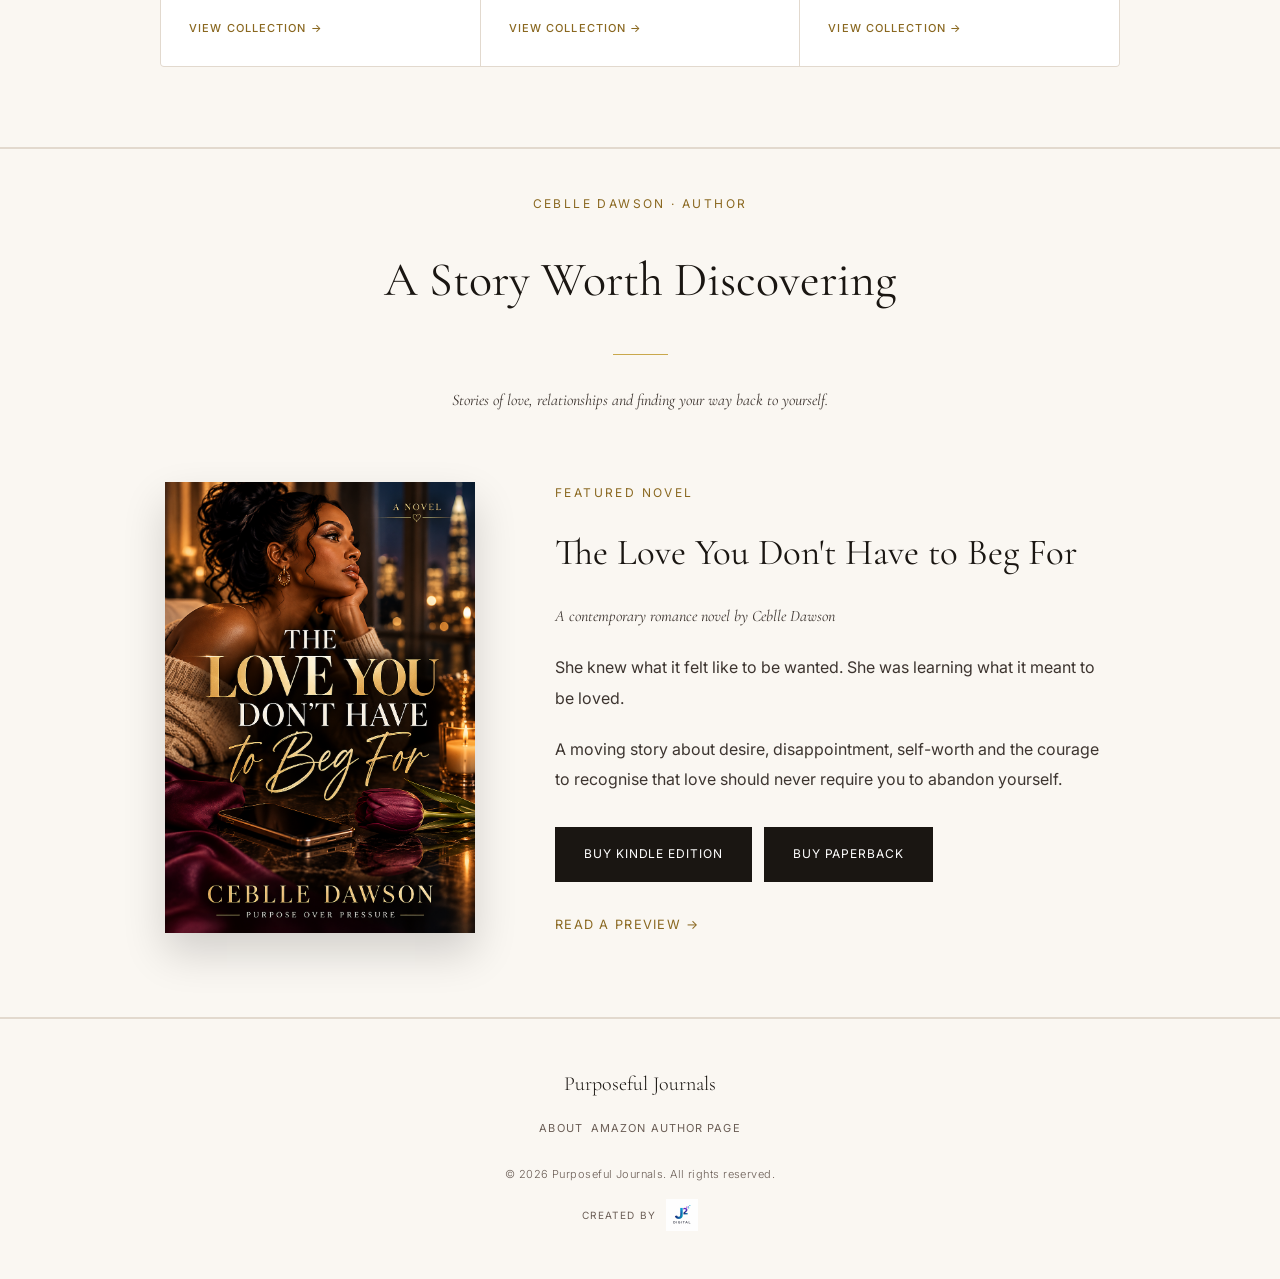
==== commit 3a62d32f: "Add pintrest tag" ====
--- a/index.html
+++ b/index.html
@@ -20,6 +20,7 @@
   <link rel="preconnect" href="https://fonts.gstatic.com" crossorigin>
   <link href="https://fonts.googleapis.com/css2?family=Cormorant+Garamond:ital,wght@0,300;0,400;0,500;1,300;1,400&family=Inter:wght@300;400;500&display=swap" rel="stylesheet">
   <link rel="stylesheet" href="css/styles.css">
+  <meta name="p:domain_verify" content="0a9fcd6961b958ea81a639761b975f62"/>
 </head>
 <body>
 
--- a/css/styles.css
+++ b/css/styles.css
@@ -1097,7 +1097,7 @@
   display: flex;
   flex-wrap: wrap;
   justify-content: center;
-  gap: 1rem 2rem;
+  gap: 1rem 0.5rem;
   list-style: none;
   margin-bottom: 1.5rem;
 }
@@ -1123,16 +1123,19 @@
 
 .footer-bottom {
   display: flex;
-  flex-wrap: wrap;
+  flex-direction: column;
   align-items: center;
   justify-content: center;
-  gap: 1rem 2rem;
+  gap: 0.75rem;
+  text-align: center;
 }
 
 .footer-credit {
   display: flex;
   align-items: center;
+  justify-content: center;
   gap: 0.6rem;
+  margin-top: 0.25rem;
 }
 
 .footer-credit-label {
